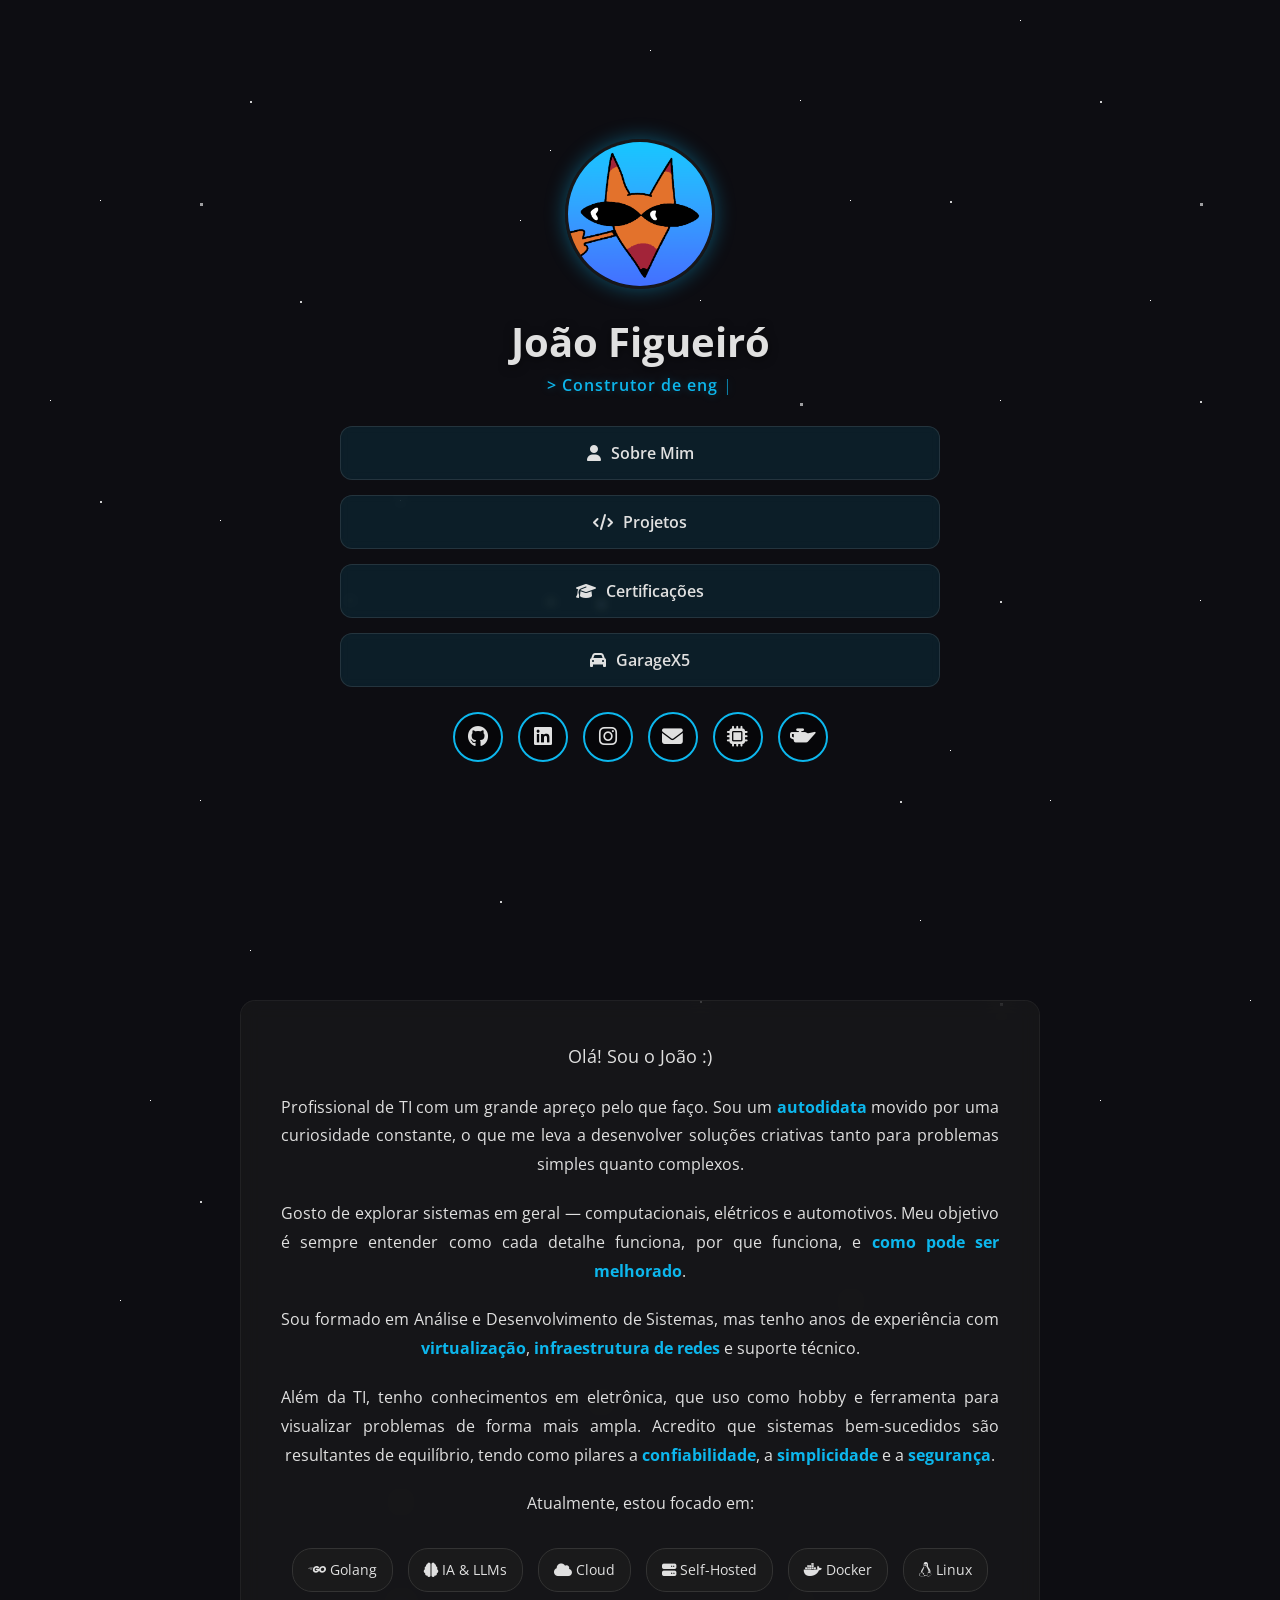
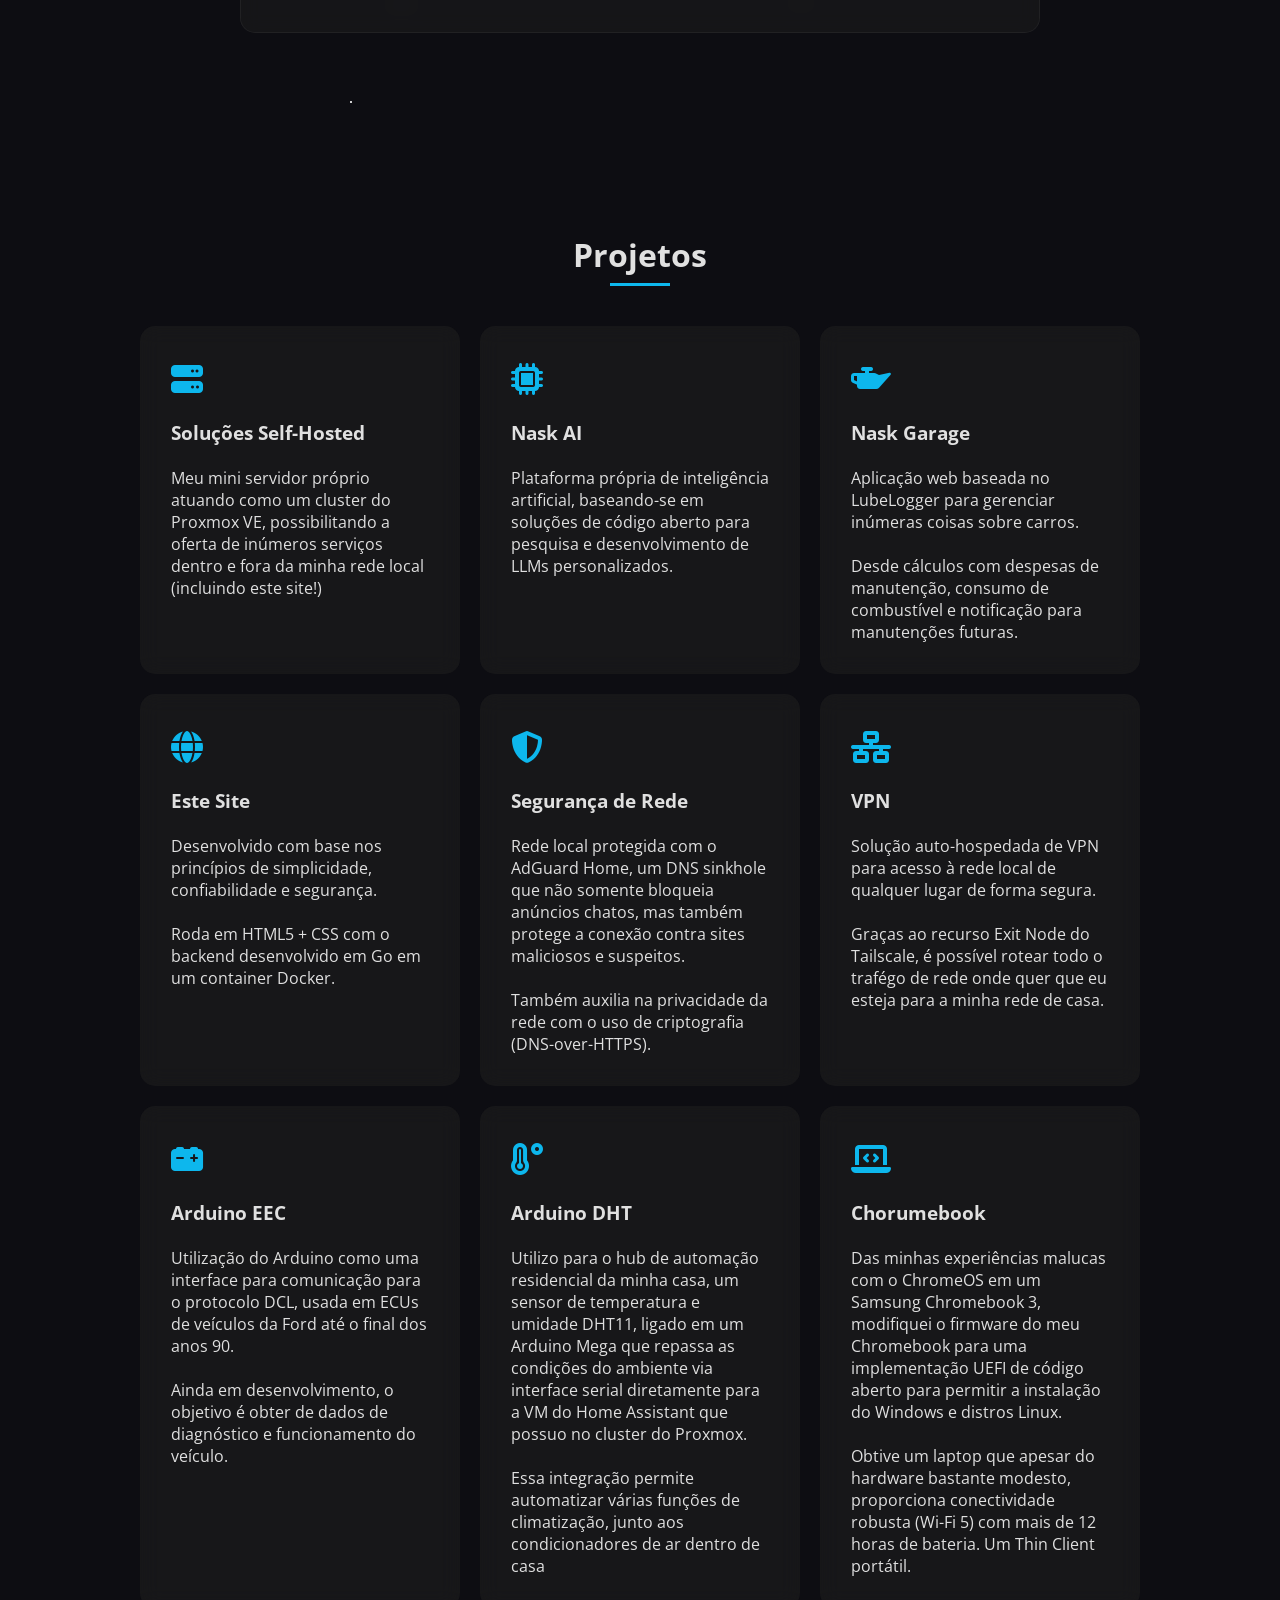
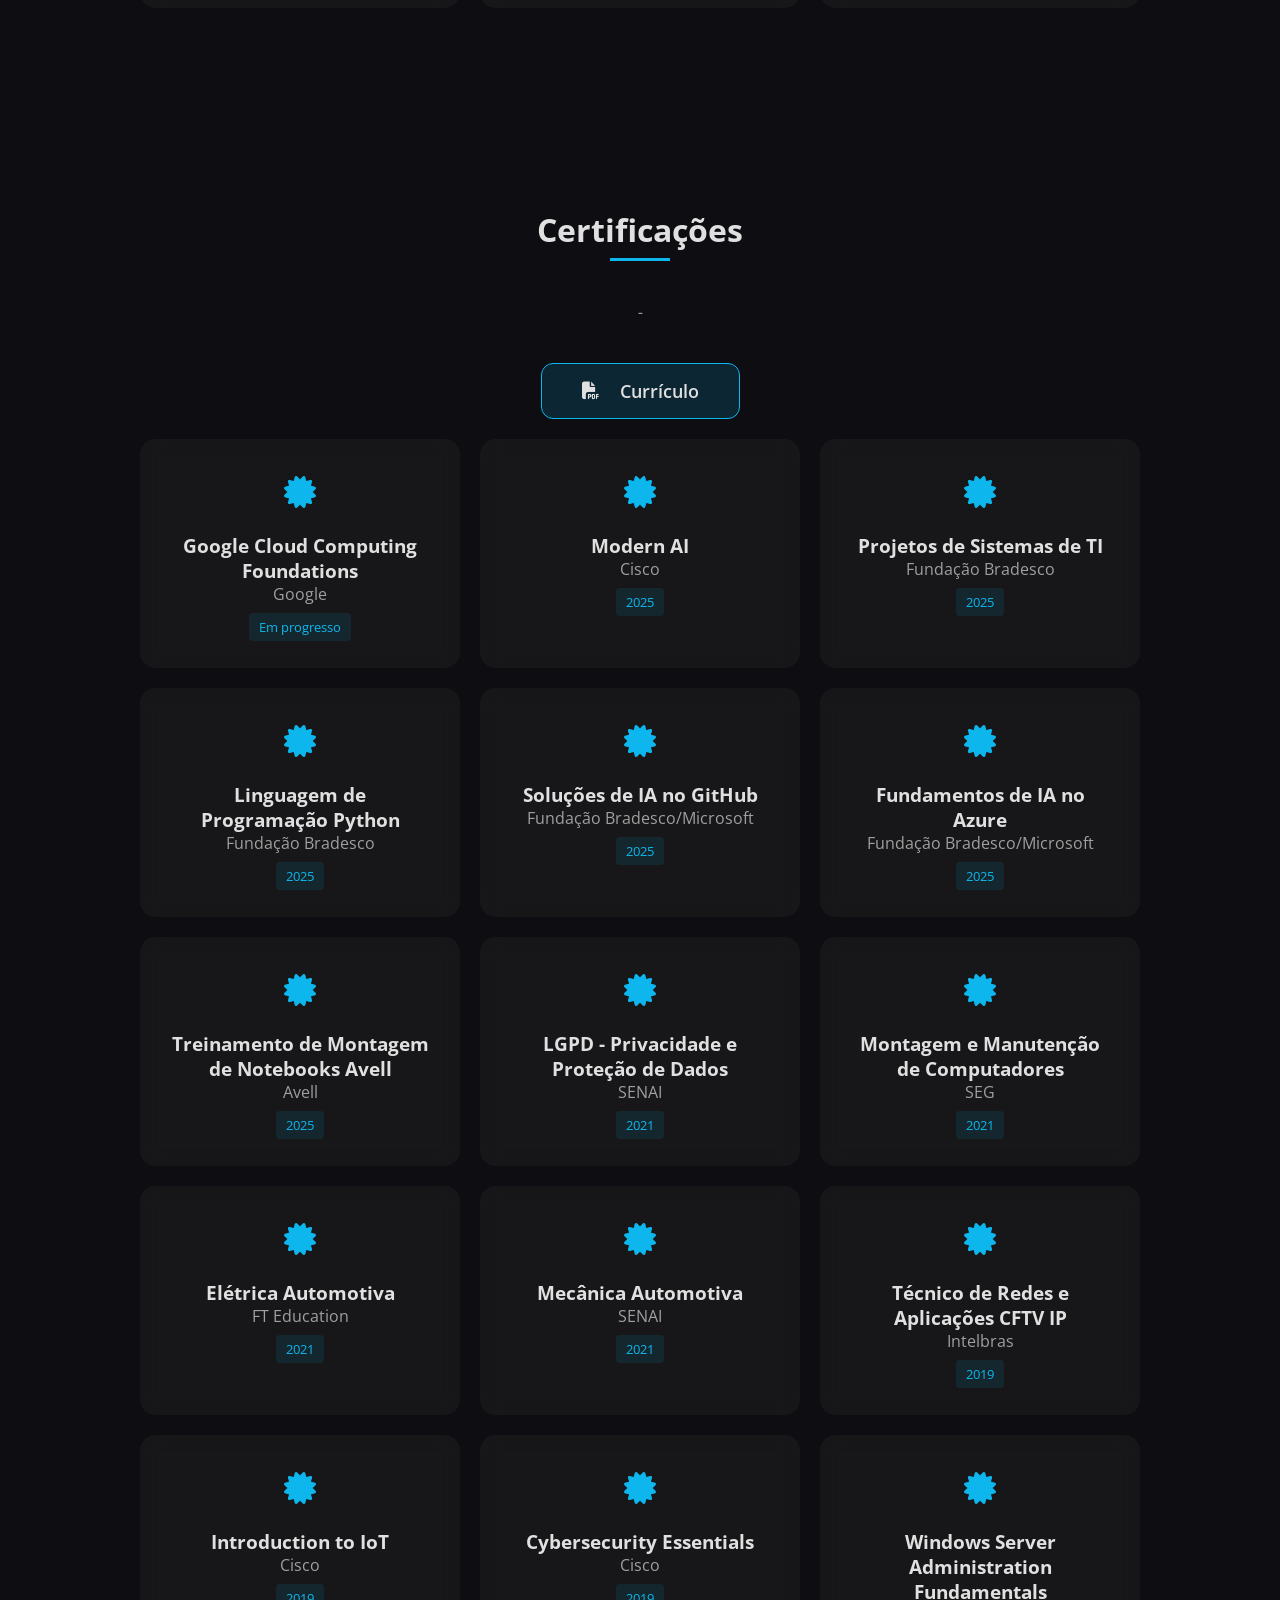
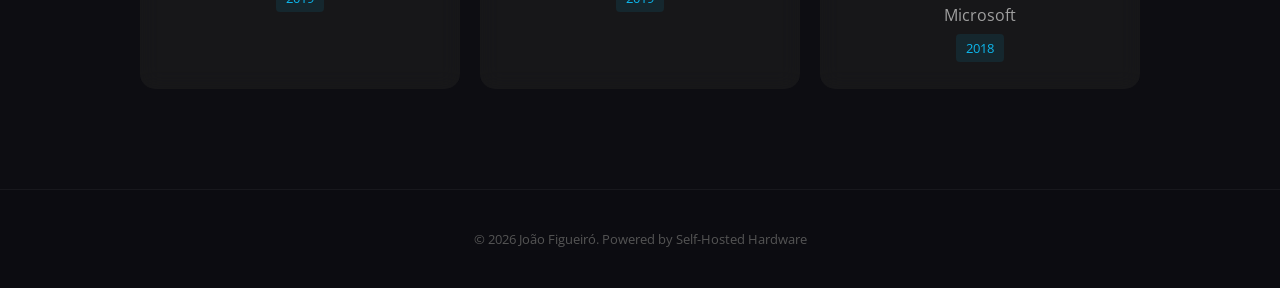
==== html/index.html @ ac5b295e "feat: commit inicial do site com servidor em Go" ====
<!DOCTYPE html>
<html lang="pt-br">
<head>
    <meta charset="UTF-8">
    <meta name="viewport" content="width=device-width, initial-scale=1.0">
    <title>João Figueiró</title>
    <meta name="theme-color" content="#121212">
    <link rel="icon" href="images/favicon.png" type="image/png">
    
    <link rel="stylesheet" href="https://cdnjs.cloudflare.com/ajax/libs/font-awesome/6.4.0/css/all.min.css">
    <link rel="preconnect" href="https://fonts.googleapis.com">
    <link rel="preconnect" href="https://fonts.gstatic.com" crossorigin>
    <link href="https://fonts.googleapis.com/css2?family=Open+Sans:ital,wght@0,300..800;1,300..800&display=swap" rel="stylesheet">
    <link href="https://fonts.googleapis.com/css2?family=Fira+Code:wght@400;600&display=swap" rel="stylesheet">
    
    <link rel="stylesheet" href="style.css?v=16">
</head>
<body>

    <nav class="navbar">
        <div class="logo">JV.</div>
        <ul class="nav-links">
            <li><a href="#home">Home</a></li>
            <li><a href="#sobre">Sobre</a></li>
            <li><a href="#projetos">Projetos</a></li>
            <li><a href="#certificacoes">Certificações</a></li>
            <li><a href="MeuSetup.html">Setup</a></li>
            <li><a href="GarageX5.html" style="color: #ff9f43;">GarageX5</a></li>
        </ul>
        <div class="hamburger">
            <i class="fas fa-bars"></i>
        </div>
    </nav>

    <div style="position: fixed; top: 0; left: 0; width: 100%; height: 100%; z-index: -1; pointer-events: none;">
        <div id="stars"></div>
        <div id="stars2"></div>
        <div id="stars3"></div>
        
        </div>

    <section id="home" class="hero">
        <div class="hero-content">
            <div class="avatar-container">
                <img src="images/avatar.png" alt="João Figueiró" class="avatar">
            </div>
            <h1>João Figueiró</h1>
            <p class="tagline terminal-style">
                <span id="typewriter" data-text="> Construtor de engenhocas, gearhead e maluco das informática_"></span><span class="cursor">|</span>
            </p>
            
            <div class="hero-buttons-stack">
                <a href="#sobre" class="btn-linktree btn-app"><i class="fas fa-user"></i> Sobre Mim</a>
                <a href="#projetos" class="btn-linktree btn-app"><i class="fas fa-code"></i> Projetos</a>
                <a href="#certificacoes" class="btn-linktree btn-app"><i class="fas fa-graduation-cap"></i> Certificações</a>
                <a href="GarageX5.html" class="btn-linktree btn-app"><i class="fas fa-car"></i> GarageX5</a>
            </div>

            <div class="hero-social-circles">
                <a href="https://github.com/jvfigueiro" target="_blank" class="btn-circle" title="GitHub"><i class="fab fa-github"></i></a>
                <a href="https://linkedin.com/in/figueiro" target="_blank" class="btn-circle" title="LinkedIn"><i class="fab fa-linkedin"></i></a>
                <a href="https://instagr.am/jvfigueiro" target="_blank" class="btn-circle" title="Instagram"><i class="fab fa-instagram"></i></a>
                <a href="mailto:contato@jvfigueiro.com" class="btn-circle" title="E-mail"><i class="fas fa-envelope"></i></a>
                <a href="https://ai.jvfigueiro.com" target="_blank" class="btn-circle" title="Nask AI"><i class="fas fa-microchip"></i></a>
                <a href="https://naskgarage.jvfigueiro.com" target="_blank" class="btn-circle" title="Nask Garage"><i class="fas fa-oil-can"></i></a>
            </div>
        </div>
        
    </section>

    <section id="sobre" class="content-section">
        <div class="sobre-grid">
            <div class="sobre-text">
                <p style="font-size: 1.1rem; margin-bottom: 20px;">Olá! Sou o João :)</p>
                <p>Profissional de TI com um grande apreço pelo que faço. Sou um <strong>autodidata</strong> movido por uma curiosidade constante, o que me leva a desenvolver soluções criativas tanto para problemas simples quanto complexos.</p>
                <p>Gosto de explorar sistemas em geral — computacionais, elétricos e automotivos. Meu objetivo é sempre entender como cada detalhe funciona, por que funciona, e <strong>como pode ser melhorado</strong>.</p>
                <p>Sou formado em Análise e Desenvolvimento de Sistemas, mas tenho anos de experiência com <strong>virtualização</strong>, <strong>infraestrutura de redes</strong> e suporte técnico.</p>
                <p>Além da TI, tenho conhecimentos em eletrônica, que uso como hobby e ferramenta para visualizar problemas de forma mais ampla. Acredito que sistemas bem-sucedidos são resultantes de equilíbrio, tendo como pilares a <strong>confiabilidade</strong>, a <strong>simplicidade</strong> e a <strong>segurança</strong>.</p>
                <p>Atualmente, estou focado em:</p>
                <div class="tech-stack">
                    <span><i class="fab fa-golang"></i> Golang</span>
                    <span><i class="fas fa-brain"></i> IA & LLMs</span>
                    <span><i class="fas fa-cloud"></i> Cloud</span>
                    <span><i class="fas fa-server"></i> Self-Hosted</span>
                    <span><i class="fab fa-docker"></i> Docker</span>
                    <span><i class="fab fa-linux"></i> Linux</span>
                </div>
            </div>
        </div>
    </section>

    <section id="projetos" class="content-section">
        <div class="container">
            <h2 class="section-title">Projetos</h2>
            <div class="projects-grid">
                <div class="project-card"><div class="card-icon"><i class="fas fa-server"></i></div><h3>Soluções Self-Hosted</h3><p><br>Meu mini servidor próprio atuando como um cluster do Proxmox VE, possibilitando a oferta de inúmeros serviços dentro e fora da minha rede local (incluindo este site!)</p></div>
                <div class="project-card"><div class="card-icon"><i class="fas fa-microchip"></i></div><h3>Nask AI</h3><p><br>Plataforma própria de inteligência artificial, baseando-se em soluções de código aberto para pesquisa e desenvolvimento de LLMs personalizados.</p></div>
                <div class="project-card"><div class="card-icon"><i class="fas fa-oil-can"></i></div><h3>Nask Garage</h3><p><br>Aplicação web baseada no LubeLogger para gerenciar inúmeras coisas sobre carros. <br><br>Desde cálculos com despesas de manutenção, consumo de combustível e notificação para manutenções futuras.</p></div>
                <div class="project-card"><div class="card-icon"><i class="fas fa-globe"></i></div><h3>Este Site</h3><p><br>Desenvolvido com base nos princípios de simplicidade, confiabilidade e segurança.<br><br>Roda em HTML5 + CSS com o backend desenvolvido em Go em um container Docker.</p></div>
                <div class="project-card"><div class="card-icon"><i class="fas fa-shield-alt"></i></div><h3>Segurança de Rede</h3><p><br>Rede local protegida com o AdGuard Home, um DNS sinkhole que não somente bloqueia anúncios chatos, mas também protege a conexão contra sites maliciosos e suspeitos.<br><br>Também auxilia na privacidade da rede com o uso de criptografia (DNS-over-HTTPS).</p></div>
                <div class="project-card"><div class="card-icon"><i class="fas fa-network-wired"></i></div><h3>VPN</h3><p><br>Solução auto-hospedada de VPN para acesso à rede local de qualquer lugar de forma segura.<br><br> Graças ao recurso Exit Node do Tailscale, é possível rotear todo o trafégo de rede onde quer que eu esteja para a minha rede de casa.</p></div>
                <div class="project-card"><div class="card-icon"><i class="fas fa-car-battery"></i></div><h3>Arduino EEC</h3><p><br>Utilização do Arduino como uma interface para comunicação para o protocolo DCL, usada em ECUs de veículos da Ford até o final dos anos 90.<br><br> Ainda em desenvolvimento, o objetivo é obter de dados de diagnóstico e funcionamento do veículo.</p></div>
                <div class="project-card"><div class="card-icon"><i class="fas fa-temperature-high"></i></div><h3>Arduino DHT</h3><p><br>Utilizo para o hub de automação residencial da minha casa, um sensor de temperatura e umidade DHT11, ligado em um Arduino Mega que repassa as condições do ambiente via interface serial diretamente para a VM do Home Assistant que possuo no cluster do Proxmox.<br><br>Essa integração permite automatizar várias funções de climatização, junto aos condicionadores de ar dentro de casa</p></div>
                <div class="project-card"><div class="card-icon"><i class="fas fa-laptop-code"></i></div><h3>Chorumebook</h3><p><br>Das minhas experiências malucas com o ChromeOS em um Samsung Chromebook 3, modifiquei o firmware do meu Chromebook para uma implementação UEFI de código aberto para permitir a instalação do Windows e distros Linux.<br><br>Obtive um laptop que apesar do hardware bastante modesto, proporciona conectividade robusta (Wi-Fi 5) com mais de 12 horas de bateria. Um Thin Client portátil.</p></div>
            </div>
        </div>
    </section>

    <section id="certificacoes" class="content-section">
        <div class="container">
            <h2 class="section-title">Certificações</h2>
            <p style="text-align: center; margin-bottom: 30px; font-style: italic; color: #a0a0a0;">
                    -
            </p>
            
            <div class="download-section">
                <a href="files/CurriculoJoao.pdf" download="Joao_Figueiro_CV.pdf" class="btn-linktree" style="width: auto; padding: 15px 40px; font-size: 1.1rem; background: rgba(13, 183, 237, 0.15); border: 1px solid var(--accent);">
                    <i class="fas fa-file-pdf" style="margin-right: 10px;"></i> Currículo
                </a>
            </div>

            <div class="projects-grid">

                <div class="project-card" style="text-align: center;">
                    <div class="card-icon"><i class="fas fa-certificate"></i></div>
                    <h3>Google Cloud Computing Foundations</h3>
                    <p style="color: #a0a0a0; margin-bottom: 10px;">Google</p>
                    <span style="background: rgba(13,183,237,0.1); padding: 5px 10px; border-radius: 4px; font-size: 0.8rem; color: var(--accent);">Em progresso</span>
                </div>

                <div class="project-card" style="text-align: center;">
                    <div class="card-icon"><i class="fas fa-certificate"></i></div>
                    <h3>Modern AI</h3>
                    <p style="color: #a0a0a0; margin-bottom: 10px;">Cisco</p>
                    <span style="background: rgba(13,183,237,0.1); padding: 5px 10px; border-radius: 4px; font-size: 0.8rem; color: var(--accent);">2025</span>
                </div>

                <div class="project-card" style="text-align: center;">
                    <div class="card-icon"><i class="fas fa-certificate"></i></div>
                    <h3>Projetos de Sistemas de TI</h3>
                    <p style="color: #a0a0a0; margin-bottom: 10px;">Fundação Bradesco</p>
                    <span style="background: rgba(13,183,237,0.1); padding: 5px 10px; border-radius: 4px; font-size: 0.8rem; color: var(--accent);">2025</span>
                </div>

                <div class="project-card" style="text-align: center;">
                    <div class="card-icon"><i class="fas fa-certificate"></i></div>
                    <h3>Linguagem de Programação Python</h3>
                    <p style="color: #a0a0a0; margin-bottom: 10px;">Fundação Bradesco</p>
                    <span style="background: rgba(13,183,237,0.1); padding: 5px 10px; border-radius: 4px; font-size: 0.8rem; color: var(--accent);">2025</span>
                </div>

                <div class="project-card" style="text-align: center;">
                    <div class="card-icon"><i class="fas fa-certificate"></i></div>
                    <h3>Soluções de IA no GitHub</h3>
                    <p style="color: #a0a0a0; margin-bottom: 10px;">Fundação Bradesco/Microsoft</p>
                    <span style="background: rgba(13,183,237,0.1); padding: 5px 10px; border-radius: 4px; font-size: 0.8rem; color: var(--accent);">2025</span>
                </div>

                <div class="project-card" style="text-align: center;">
                    <div class="card-icon"><i class="fas fa-certificate"></i></div>
                    <h3>Fundamentos de IA no Azure</h3>
                    <p style="color: #a0a0a0; margin-bottom: 10px;">Fundação Bradesco/Microsoft</p>
                    <span style="background: rgba(13,183,237,0.1); padding: 5px 10px; border-radius: 4px; font-size: 0.8rem; color: var(--accent);">2025</span>
                </div>

                <div class="project-card" style="text-align: center;">
                    <div class="card-icon"><i class="fas fa-certificate"></i></div>
                    <h3>Treinamento de Montagem de Notebooks Avell</h3>
                    <p style="color: #a0a0a0; margin-bottom: 10px;">Avell</p>
                    <span style="background: rgba(13,183,237,0.1); padding: 5px 10px; border-radius: 4px; font-size: 0.8rem; color: var(--accent);">2025</span>
                </div>

                <div class="project-card" style="text-align: center;">
                    <div class="card-icon"><i class="fas fa-certificate"></i></div>
                    <h3>LGPD - Privacidade e Proteção de Dados</h3>
                    <p style="color: #a0a0a0; margin-bottom: 10px;">SENAI</p>
                    <span style="background: rgba(13,183,237,0.1); padding: 5px 10px; border-radius: 4px; font-size: 0.8rem; color: var(--accent);">2021</span>
                </div>

               <div class="project-card" style="text-align: center;">
                    <div class="card-icon"><i class="fas fa-certificate"></i></div>
                    <h3>Montagem e Manutenção de Computadores</h3>
                    <p style="color: #a0a0a0; margin-bottom: 10px;">SEG</p>
                    <span style="background: rgba(13,183,237,0.1); padding: 5px 10px; border-radius: 4px; font-size: 0.8rem; color: var(--accent);">2021</span>
                </div>

                <div class="project-card" style="text-align: center;">
                    <div class="card-icon"><i class="fas fa-certificate"></i></div>
                    <h3>Elétrica Automotiva</h3>
                    <p style="color: #a0a0a0; margin-bottom: 10px;">FT Education</p>
                    <span style="background: rgba(13,183,237,0.1); padding: 5px 10px; border-radius: 4px; font-size: 0.8rem; color: var(--accent);">2021</span>
                </div>

                <div class="project-card" style="text-align: center;">
                    <div class="card-icon"><i class="fas fa-certificate"></i></div>
                    <h3>Mecânica Automotiva</h3>
                    <p style="color: #a0a0a0; margin-bottom: 10px;">SENAI</p>
                    <span style="background: rgba(13,183,237,0.1); padding: 5px 10px; border-radius: 4px; font-size: 0.8rem; color: var(--accent);">2021</span>
                </div> 

                 <div class="project-card" style="text-align: center;">
                    <div class="card-icon"><i class="fas fa-certificate"></i></div>
                    <h3>Técnico de Redes e Aplicações CFTV IP</h3>
                    <p style="color: #a0a0a0; margin-bottom: 10px;">Intelbras</p>
                    <span style="background: rgba(13,183,237,0.1); padding: 5px 10px; border-radius: 4px; font-size: 0.8rem; color: var(--accent);">2019</span>
                </div>

                <div class="project-card" style="text-align: center;">
                    <div class="card-icon"><i class="fas fa-certificate"></i></div>
                    <h3>Introduction to IoT</h3>
                    <p style="color: #a0a0a0; margin-bottom: 10px;">Cisco</p>
                    <span style="background: rgba(13,183,237,0.1); padding: 5px 10px; border-radius: 4px; font-size: 0.8rem; color: var(--accent);">2019</span>
                </div>

                <div class="project-card" style="text-align: center;">
                    <div class="card-icon"><i class="fas fa-certificate"></i></div>
                    <h3>Cybersecurity Essentials</h3>
                    <p style="color: #a0a0a0; margin-bottom: 10px;">Cisco</p>
                    <span style="background: rgba(13,183,237,0.1); padding: 5px 10px; border-radius: 4px; font-size: 0.8rem; color: var(--accent);">2019</span>
                </div>

                <div class="project-card" style="text-align: center;">
                    <div class="card-icon"><i class="fas fa-certificate"></i></div>
                    <h3>Windows Server Administration Fundamentals</h3>
                    <p style="color: #a0a0a0; margin-bottom: 10px;">Microsoft</p>
                    <span style="background: rgba(13,183,237,0.1); padding: 5px 10px; border-radius: 4px; font-size: 0.8rem; color: var(--accent);">2018</span>
                </div>               
            </div>
        </div>
    </section>

    <footer><p>&copy; 2026 João Figueiró. Powered by Self-Hosted Hardware</p></footer>

    <script>
        const hamburger = document.querySelector('.hamburger'); const navLinks = document.querySelector('.nav-links');
        if(hamburger) { hamburger.addEventListener('click', () => { navLinks.classList.toggle('active'); }); }
        document.querySelectorAll('.nav-links li a').forEach(link => { link.addEventListener('click', () => { navLinks.classList.remove('active'); }); });
        window.addEventListener('scroll', () => { const navbar = document.querySelector('.navbar'); if (window.scrollY > 50) { navbar.classList.add('scrolled'); } else { navbar.classList.remove('scrolled'); } });
        const typewriterElement = document.getElementById('typewriter'); const phrases = ["> Construtor de engenhocas, gearhead e maluco das informática_"]; let phraseIndex = 0; let charIndex = 0;
        function typeWriter() { if (typewriterElement) { const currentPhrase = phrases[phraseIndex]; if (charIndex < currentPhrase.length) { typewriterElement.textContent += currentPhrase.charAt(charIndex); charIndex++; setTimeout(typeWriter, 100); } } } setTimeout(typeWriter, 500);
    </script>
</body>
</html>
---- html/style.css ----
/* =========================================
   RESET & VARIÁVEIS
   ========================================= */
* { margin: 0; padding: 0; box-sizing: border-box; font-family: 'Open Sans', sans-serif; scroll-behavior: smooth; }
:root { 
    --bg-color: #0d0d12; 
    /* CARD BG agora é semi-transparente para o efeito glass */
    --card-bg: rgba(30, 30, 30, 0.6); 
    --text-primary: #e0e0e0; 
    --text-secondary: #a0a0a0; 
    --accent: #0db7ed; 
}
body { background-color: var(--bg-color); color: var(--text-primary); overflow-x: hidden; }

/* =========================================
   MENU SUPERIOR
   ========================================= */
.navbar { position: fixed; top: 0; width: 100%; padding: 20px 50px; display: flex; justify-content: space-between; align-items: center; z-index: 9999; opacity: 0; pointer-events: none; transform: translateY(-20px); background: transparent; transition: all 0.4s ease; }
.navbar.scrolled { opacity: 1; pointer-events: auto; transform: translateY(0); background: rgba(13, 13, 18, 0.9); backdrop-filter: blur(10px); padding: 15px 50px; box-shadow: 0 4px 30px rgba(0, 0, 0, 0.5); border-bottom: 1px solid rgba(255, 255, 255, 0.05); }
.logo { font-weight: 800; font-size: 1.5rem; color: var(--text-primary); letter-spacing: 2px; }
.nav-links { list-style: none; display: flex; gap: 30px; }
.nav-links a { text-decoration: none; color: var(--text-secondary); font-weight: 600; font-size: 0.9rem; transition: 0.3s; position: relative; }
.nav-links a:hover { color: var(--accent); }
.hamburger { display: none; font-size: 1.5rem; cursor: pointer; color: white; }

/* =========================================
   SEÇÃO 1: HERO
   ========================================= */
/* Removemos o fundo gradiente daqui para ver as estrelas fixas */
.hero { height: 100vh; display: flex; justify-content: center; align-items: center; text-align: center; background: transparent; padding: 20px; position: relative; overflow: hidden; }

/* --- CONSTELAÇÃO --- */
.constellation-wrapper {
    position: absolute; top: 0; left: 0; width: 100%; height: 100%;
    z-index: 1; pointer-events: none; opacity: 0.4;
    animation: floatConstellation 60s ease-in-out infinite;
}
@keyframes floatConstellation {
    0% { transform: scale(1) translate(0, 0); }
    50% { transform: scale(1.1) translate(-20px, -20px); }
    100% { transform: scale(1) translate(0, 0); }
}

/* --- ESTRELAS --- */
#stars {
  width: 1px; height: 1px; background: transparent; z-index: 0;
  animation: animStar 100s linear infinite;
  box-shadow: 
    100px 200px #FFF, 400px 500px #FFF, 800px 100px #FFF, 1200px 600px #FFF, 1600px 300px #FFF,
    200px 800px #FFF, 600px 1200px #FFF, 1000px 400px #FFF, 1400px 900px #FFF, 1800px 100px #FFF,
    150px 1100px #FFF, 550px 150px #FFF, 950px 750px #FFF, 1350px 250px #FFF, 1750px 850px #FFF,
    300px 1400px #FFF, 700px 300px #FFF, 1100px 1100px #FFF, 1500px 500px #FFF, 1900px 1300px #FFF,
    50px 400px #FFF, 450px 1300px #FFF, 850px 200px #FFF, 1250px 1000px #FFF, 1650px 50px #FFF,
    250px 950px #FFF, 650px 50px #FFF, 1050px 800px #FFF, 1450px 1200px #FFF, 1850px 400px #FFF,
    350px 600px #FFF, 750px 1400px #FFF, 1150px 300px #FFF, 1550px 1100px #FFF, 1950px 200px #FFF,
    120px 1300px #FFF, 520px 220px #FFF, 920px 920px #FFF, 1320px 420px #FFF, 1720px 1120px #FFF,
    220px 520px #FFF, 620px 1220px #FFF, 1020px 20px #FFF, 1420px 720px #FFF, 1820px 1420px #FFF;
}
#stars2 {
  width: 2px; height: 2px; background: transparent; z-index: 0; opacity: 0.8;
  animation: animStar 150s linear infinite;
  box-shadow: 
    300px 300px #FFF, 900px 800px #FFF, 1500px 200px #FFF, 200px 1200px #FFF, 800px 1600px #FFF,
    1300px 500px #FFF, 500px 900px #FFF, 1100px 100px #FFF, 1700px 1100px #FFF, 400px 1500px #FFF,
    1000px 600px #FFF, 1600px 1300px #FFF, 100px 500px #FFF, 700px 1000px #FFF, 1400px 300px #FFF,
    600px 1400px #FFF, 1200px 400px #FFF, 1800px 900px #FFF, 250px 100px #FFF, 850px 1300px #FFF,
    1450px 700px #FFF, 350px 1700px #FFF, 950px 200px #FFF, 1550px 1500px #FFF, 550px 600px #FFF;
}
#stars3 {
  width: 3px; height: 3px; background: transparent; z-index: 0; opacity: 0.6;
  animation: animStar 200s linear infinite;
  box-shadow: 
    600px 600px #FFF, 1400px 1200px #FFF, 200px 200px #FFF, 1800px 800px #FFF,
    1000px 1000px #FFF, 400px 1600px #FFF, 1200px 200px #FFF, 1600px 1400px #FFF,
    800px 400px #FFF, 2000px 1000px #FFF;
}
@keyframes animStar { from { transform: translateY(0px); } to { transform: translateY(-2000px); } }

/* CONTEÚDO HERO */
.hero-content { max-width: 600px; width: 100%; animation: fadeIn 1s ease-in-out; display: flex; flex-direction: column; align-items: center; z-index: 10; position: relative; }
.avatar-container { position: relative; width: 150px; margin: 0 auto 20px; }
.avatar { width: 150px; height: 150px; border-radius: 50%; border: 3px solid var(--card-bg); object-fit: cover; box-shadow: 0 0 20px rgba(13, 183, 237, 0.4); }
.hero h1 { font-size: 2.5rem; margin-bottom: 5px; text-shadow: 0 2px 10px rgba(0,0,0,0.5); }
.terminal-style { font-family: 'Fira Code', monospace; font-weight: 600; color: var(--accent); letter-spacing: 1px; display: inline-block; margin-bottom: 30px; text-shadow: 0 0 10px rgba(13, 183, 237, 0.3); }
.cursor { display: inline-block; margin-left: 5px; font-weight: 100; animation: blink 1s infinite; }
@keyframes blink { 0%, 100% { opacity: 1; } 50% { opacity: 0; } }
.hero-buttons-stack { display: flex; flex-direction: column; gap: 15px; width: 100%; margin-bottom: 25px; }
.btn-linktree { background: rgba(30, 30, 30, 0.8); backdrop-filter: blur(5px); color: var(--text-primary); padding: 15px; border-radius: 12px; text-decoration: none; font-weight: 600; display: flex; justify-content: center; align-items: center; gap: 10px; transition: 0.3s; border: 1px solid rgba(255,255,255,0.05); }
.btn-linktree:hover { transform: translateY(-3px); background: #2a2a2a; border-color: var(--accent); }
.btn-app { background: rgba(13, 183, 237, 0.1); border-color: rgba(255, 255, 255, 0.1); }
.btn-app:hover { background: rgba(13, 183, 237, 0.2); border-color: var(--accent); box-shadow: 0 0 15px rgba(13, 183, 237, 0.2); }
.hero-social-circles { display: flex; justify-content: center; gap: 15px; width: 100%; }
.btn-circle { display: flex; justify-content: center; align-items: center; width: 50px; height: 50px; border-radius: 50%; background: rgba(0,0,0,0.5); border: 2px solid var(--accent); color: var(--text-primary); font-size: 1.3rem; text-decoration: none; transition: all 0.3s ease; }
.btn-circle:hover { background: var(--accent); color: #fff; transform: translateY(-5px); box-shadow: 0 5px 15px rgba(13, 183, 237, 0.3); }
.scroll-down-indicator { position: absolute; bottom: 30px; left: 50%; transform: translateX(-50%); font-size: 2rem; color: var(--accent); opacity: 0.7; z-index: 5; animation: bounceArrow 2s infinite; }
@keyframes bounceArrow { 0%, 20%, 50%, 80%, 100% { transform: translateX(-50%) translateY(0); } 40% { transform: translateX(-50%) translateY(-15px); } 60% { transform: translateX(-50%) translateY(-7px); } }

/* =========================================
   RESTO DO SITE & FORMATAÇÃO
   ========================================= */
.content-section { padding: 100px 20px; min-height: 80vh; }
.container { max-width: 1000px; margin: 0 auto; }
.section-title { font-size: 2rem; margin-bottom: 50px; text-align: center; position: relative; }
.section-title::after { content: ''; width: 60px; height: 3px; background: var(--accent); position: absolute; bottom: -10px; left: 50%; transform: translateX(-50%); }

/* SOBRE MIM (CENTRALIZADO & GLASS) */
.sobre-grid { display: flex; justify-content: center; align-items: center; width: 100%; }
.sobre-text {
    width: 100%; max-width: 800px; margin: 0 auto;
    text-align: justify; text-align-last: center; line-height: 1.8; color: var(--text-primary);
    
    /* Efeito Glassmorphism aqui */
    background: rgba(30, 30, 30, 0.5); 
    backdrop-filter: blur(10px);
    -webkit-backdrop-filter: blur(10px);
    
    padding: 40px; border-radius: 15px; border: 1px solid rgba(255, 255, 255, 0.05);
}
.sobre-text p { margin-bottom: 20px; }
.sobre-text strong { color: var(--accent); font-weight: 700; }

/* Ícones Tech */
.tech-stack { margin-top: 30px; display: flex; gap: 15px; flex-wrap: wrap; justify-content: center; }
.tech-stack span { background: rgba(30,30,30,0.6); padding: 8px 15px; border-radius: 20px; font-size: 0.9rem; border: 1px solid #333; }

/* Projetos Grid */
.projects-grid { display: grid; grid-template-columns: repeat(auto-fit, minmax(250px, 1fr)); gap: 20px; }
.project-card { 
    /* Efeito Glassmorphism aqui também */
    background: var(--card-bg); 
    backdrop-filter: blur(10px);
    -webkit-backdrop-filter: blur(10px);
    
    padding: 30px; border-radius: 15px; transition: 0.3s; border: 1px solid transparent; 
}
.project-card:hover { transform: translateY(-10px); border-color: var(--accent); box-shadow: 0 10px 30px rgba(0,0,0,0.3); }
.card-icon { font-size: 2rem; color: var(--accent); margin-bottom: 20px; }

/* =========================================
   NOVA SEÇÃO: BUILD LIST / RETROFIT (COM BLUR INDIVIDUAL)
   ========================================= */
.retrofit-container {
    width: 100%;
    /* Removemos o fundo do container pai para focar nos filhos */
    background: transparent;
    border: none;
    padding: 0;
}

.retrofit-grid {
    display: grid;
    /* Colunas responsivas */
    grid-template-columns: repeat(auto-fit, minmax(300px, 1fr)); 
    gap: 25px;
}

.retrofit-category {
    /* AQUI ESTÁ A MÁGICA: Cada lista vira um cartão com Blur */
    background: rgba(30, 30, 30, 0.288); /* Fundo semi-transparente */
    backdrop-filter: blur(10px);        /* Desfoque do fundo */
    -webkit-backdrop-filter: blur(10px);
    
    border: 1px solid rgba(255, 255, 255, 0.05);
    border-radius: 15px;
    padding: 25px; /* Espaço interno */
    
    transition: transform 0.3s ease; /* Efeito suave ao passar o mouse */
}

/* Efeito sutil de levantar ao passar o mouse na categoria inteira */
.retrofit-category:hover {
    transform: translateY(-5px);
    border-color: var(--accent);
    box-shadow: 0 10px 30px rgba(0,0,0,0.3);
}

.retrofit-category h3 {
    color: var(--accent);
    margin-bottom: 20px;
    font-size: 1.2rem;
    border-bottom: 1px solid rgba(255, 255, 255, 0.1);
    padding-bottom: 10px;
    display: flex;
    align-items: center;
    gap: 10px;
}

.retrofit-category ul {
    list-style: none;
    padding: 0;
}

.retrofit-category li {
    display: flex;
    align-items: flex-start;
    gap: 10px;
    margin-bottom: 12px;
    color: var(--text-secondary);
    font-size: 0.95rem;
    line-height: 1.5;
}

.retrofit-category li i {
    color: #00ff00; /* Check verde */
    margin-top: 4px;
    font-size: 0.8rem;
    flex-shrink: 0; /* Impede o ícone de amassar se o texto for longo */
}

/* =========================================
   NOVOS ESTILOS: IMAGENS E BOTÕES EXTRAS
   ========================================= */

/* Container para fotos de destaque (Carro/Setup) */
.featured-image-container {
    width: 100%;
    max-width: 900px; /* Largura máxima para não estourar em telas grandes */
    margin: 0 auto 40px auto; /* Centraliza e dá espaço embaixo */
    border-radius: 15px;
    overflow: hidden; /* Garante que a imagem respeite as bordas arredondadas */
    border: 1px solid rgba(255, 255, 255, 0.1);
    box-shadow: 0 15px 40px rgba(0, 0, 0, 0.6); /* Sombra elegante */
    
    /* Efeito de revelar ao carregar (opcional, mas fica chique) */
    animation: fadeIn 1.5s ease-in-out;
}

.featured-image-container img {
    width: 100%;
    height: auto;
    display: block;
    transition: transform 0.5s ease;
}

.featured-image-container:hover img {
    transform: scale(1.02); /* Leve zoom ao passar o mouse */
}

/* Ajuste para botão de download centralizado */
.download-section {
    width: 100%;
    display: flex;
    justify-content: center;
    margin-top: 40px;
    margin-bottom: 20px;
}

/* Footer */
footer { text-align: center; padding: 40px; color: #555; font-size: 0.8rem; border-top: 1px solid rgba(255,255,255,0.05); background: rgba(13,13,18,0.8); backdrop-filter: blur(10px); }

/* Mobile */
@media (max-width: 768px) { 
    .navbar { padding: 20px; background: rgba(13,13,18,0.95); } 
    .nav-links { position: absolute; top: 70px; right: 0; width: 100%; background: #1e1e1e; flex-direction: column; align-items: center; padding: 40px 0; transform: translateY(-150%); transition: 0.4s; box-shadow: 0 10px 20px rgba(0,0,0,0.5); z-index: 9998; } 
    .nav-links.active { transform: translateY(0); } 
    .hamburger { display: block; } 
    .hero h1 { font-size: 2rem; } 
    .sobre-text { padding: 20px; text-align: left; } 
}
@keyframes fadeIn { from { opacity: 0; transform: translateY(20px); } to { opacity: 1; transform: translateY(0); } }
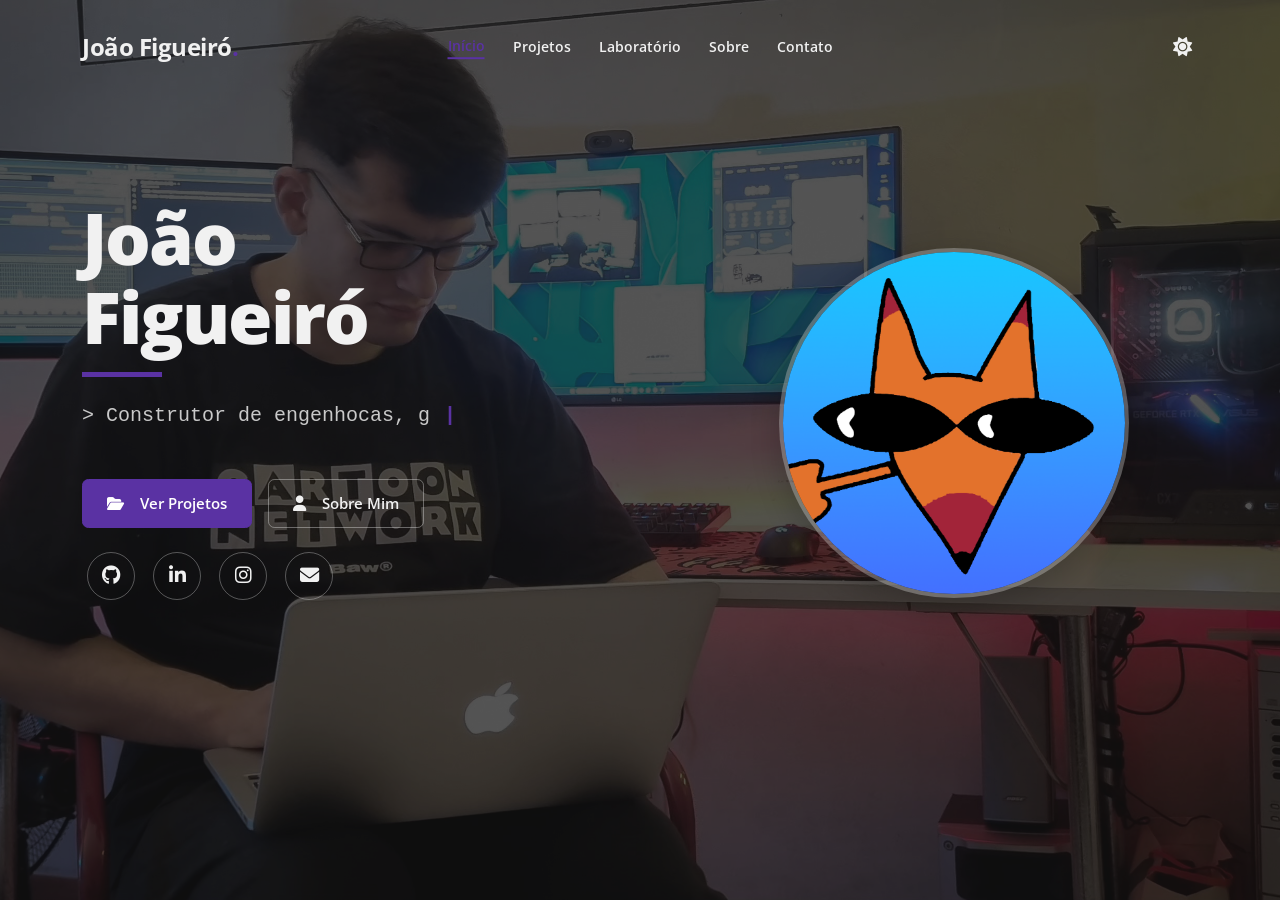
==== commit aac6f5e4: "feat: refatoracao completa da arquitetura do site" ====
--- a/html/index.html
+++ b/html/index.html
@@ -1,243 +1,279 @@
-<!DOCTYPE html>
-<html lang="pt-br">
-<head>
-    <meta charset="UTF-8">
-    <meta name="viewport" content="width=device-width, initial-scale=1.0">
-    <title>João Figueiró</title>
-    <meta name="theme-color" content="#121212">
-    <link rel="icon" href="images/favicon.png" type="image/png">
-    
-    <link rel="stylesheet" href="https://cdnjs.cloudflare.com/ajax/libs/font-awesome/6.4.0/css/all.min.css">
-    <link rel="preconnect" href="https://fonts.googleapis.com">
-    <link rel="preconnect" href="https://fonts.gstatic.com" crossorigin>
-    <link href="https://fonts.googleapis.com/css2?family=Open+Sans:ital,wght@0,300..800;1,300..800&display=swap" rel="stylesheet">
-    <link href="https://fonts.googleapis.com/css2?family=Fira+Code:wght@400;600&display=swap" rel="stylesheet">
-    
-    <link rel="stylesheet" href="style.css?v=16">
-</head>
-<body>
-
-    <nav class="navbar">
-        <div class="logo">JV.</div>
-        <ul class="nav-links">
-            <li><a href="#home">Home</a></li>
-            <li><a href="#sobre">Sobre</a></li>
-            <li><a href="#projetos">Projetos</a></li>
-            <li><a href="#certificacoes">Certificações</a></li>
-            <li><a href="MeuSetup.html">Setup</a></li>
-            <li><a href="GarageX5.html" style="color: #ff9f43;">GarageX5</a></li>
-        </ul>
-        <div class="hamburger">
-            <i class="fas fa-bars"></i>
-        </div>
-    </nav>
-
-    <div style="position: fixed; top: 0; left: 0; width: 100%; height: 100%; z-index: -1; pointer-events: none;">
-        <div id="stars"></div>
-        <div id="stars2"></div>
-        <div id="stars3"></div>
-        
-        </div>
-
-    <section id="home" class="hero">
-        <div class="hero-content">
-            <div class="avatar-container">
-                <img src="images/avatar.png" alt="João Figueiró" class="avatar">
-            </div>
-            <h1>João Figueiró</h1>
-            <p class="tagline terminal-style">
-                <span id="typewriter" data-text="> Construtor de engenhocas, gearhead e maluco das informática_"></span><span class="cursor">|</span>
-            </p>
-            
-            <div class="hero-buttons-stack">
-                <a href="#sobre" class="btn-linktree btn-app"><i class="fas fa-user"></i> Sobre Mim</a>
-                <a href="#projetos" class="btn-linktree btn-app"><i class="fas fa-code"></i> Projetos</a>
-                <a href="#certificacoes" class="btn-linktree btn-app"><i class="fas fa-graduation-cap"></i> Certificações</a>
-                <a href="GarageX5.html" class="btn-linktree btn-app"><i class="fas fa-car"></i> GarageX5</a>
-            </div>
-
-            <div class="hero-social-circles">
-                <a href="https://github.com/jvfigueiro" target="_blank" class="btn-circle" title="GitHub"><i class="fab fa-github"></i></a>
-                <a href="https://linkedin.com/in/figueiro" target="_blank" class="btn-circle" title="LinkedIn"><i class="fab fa-linkedin"></i></a>
-                <a href="https://instagr.am/jvfigueiro" target="_blank" class="btn-circle" title="Instagram"><i class="fab fa-instagram"></i></a>
-                <a href="mailto:contato@jvfigueiro.com" class="btn-circle" title="E-mail"><i class="fas fa-envelope"></i></a>
-                <a href="https://ai.jvfigueiro.com" target="_blank" class="btn-circle" title="Nask AI"><i class="fas fa-microchip"></i></a>
-                <a href="https://naskgarage.jvfigueiro.com" target="_blank" class="btn-circle" title="Nask Garage"><i class="fas fa-oil-can"></i></a>
-            </div>
-        </div>
-        
-    </section>
-
-    <section id="sobre" class="content-section">
-        <div class="sobre-grid">
-            <div class="sobre-text">
-                <p style="font-size: 1.1rem; margin-bottom: 20px;">Olá! Sou o João :)</p>
-                <p>Profissional de TI com um grande apreço pelo que faço. Sou um <strong>autodidata</strong> movido por uma curiosidade constante, o que me leva a desenvolver soluções criativas tanto para problemas simples quanto complexos.</p>
-                <p>Gosto de explorar sistemas em geral — computacionais, elétricos e automotivos. Meu objetivo é sempre entender como cada detalhe funciona, por que funciona, e <strong>como pode ser melhorado</strong>.</p>
-                <p>Sou formado em Análise e Desenvolvimento de Sistemas, mas tenho anos de experiência com <strong>virtualização</strong>, <strong>infraestrutura de redes</strong> e suporte técnico.</p>
-                <p>Além da TI, tenho conhecimentos em eletrônica, que uso como hobby e ferramenta para visualizar problemas de forma mais ampla. Acredito que sistemas bem-sucedidos são resultantes de equilíbrio, tendo como pilares a <strong>confiabilidade</strong>, a <strong>simplicidade</strong> e a <strong>segurança</strong>.</p>
-                <p>Atualmente, estou focado em:</p>
-                <div class="tech-stack">
-                    <span><i class="fab fa-golang"></i> Golang</span>
-                    <span><i class="fas fa-brain"></i> IA & LLMs</span>
-                    <span><i class="fas fa-cloud"></i> Cloud</span>
-                    <span><i class="fas fa-server"></i> Self-Hosted</span>
-                    <span><i class="fab fa-docker"></i> Docker</span>
-                    <span><i class="fab fa-linux"></i> Linux</span>
-                </div>
-            </div>
-        </div>
-    </section>
-
-    <section id="projetos" class="content-section">
-        <div class="container">
-            <h2 class="section-title">Projetos</h2>
-            <div class="projects-grid">
-                <div class="project-card"><div class="card-icon"><i class="fas fa-server"></i></div><h3>Soluções Self-Hosted</h3><p><br>Meu mini servidor próprio atuando como um cluster do Proxmox VE, possibilitando a oferta de inúmeros serviços dentro e fora da minha rede local (incluindo este site!)</p></div>
-                <div class="project-card"><div class="card-icon"><i class="fas fa-microchip"></i></div><h3>Nask AI</h3><p><br>Plataforma própria de inteligência artificial, baseando-se em soluções de código aberto para pesquisa e desenvolvimento de LLMs personalizados.</p></div>
-                <div class="project-card"><div class="card-icon"><i class="fas fa-oil-can"></i></div><h3>Nask Garage</h3><p><br>Aplicação web baseada no LubeLogger para gerenciar inúmeras coisas sobre carros. <br><br>Desde cálculos com despesas de manutenção, consumo de combustível e notificação para manutenções futuras.</p></div>
-                <div class="project-card"><div class="card-icon"><i class="fas fa-globe"></i></div><h3>Este Site</h3><p><br>Desenvolvido com base nos princípios de simplicidade, confiabilidade e segurança.<br><br>Roda em HTML5 + CSS com o backend desenvolvido em Go em um container Docker.</p></div>
-                <div class="project-card"><div class="card-icon"><i class="fas fa-shield-alt"></i></div><h3>Segurança de Rede</h3><p><br>Rede local protegida com o AdGuard Home, um DNS sinkhole que não somente bloqueia anúncios chatos, mas também protege a conexão contra sites maliciosos e suspeitos.<br><br>Também auxilia na privacidade da rede com o uso de criptografia (DNS-over-HTTPS).</p></div>
-                <div class="project-card"><div class="card-icon"><i class="fas fa-network-wired"></i></div><h3>VPN</h3><p><br>Solução auto-hospedada de VPN para acesso à rede local de qualquer lugar de forma segura.<br><br> Graças ao recurso Exit Node do Tailscale, é possível rotear todo o trafégo de rede onde quer que eu esteja para a minha rede de casa.</p></div>
-                <div class="project-card"><div class="card-icon"><i class="fas fa-car-battery"></i></div><h3>Arduino EEC</h3><p><br>Utilização do Arduino como uma interface para comunicação para o protocolo DCL, usada em ECUs de veículos da Ford até o final dos anos 90.<br><br> Ainda em desenvolvimento, o objetivo é obter de dados de diagnóstico e funcionamento do veículo.</p></div>
-                <div class="project-card"><div class="card-icon"><i class="fas fa-temperature-high"></i></div><h3>Arduino DHT</h3><p><br>Utilizo para o hub de automação residencial da minha casa, um sensor de temperatura e umidade DHT11, ligado em um Arduino Mega que repassa as condições do ambiente via interface serial diretamente para a VM do Home Assistant que possuo no cluster do Proxmox.<br><br>Essa integração permite automatizar várias funções de climatização, junto aos condicionadores de ar dentro de casa</p></div>
-                <div class="project-card"><div class="card-icon"><i class="fas fa-laptop-code"></i></div><h3>Chorumebook</h3><p><br>Das minhas experiências malucas com o ChromeOS em um Samsung Chromebook 3, modifiquei o firmware do meu Chromebook para uma implementação UEFI de código aberto para permitir a instalação do Windows e distros Linux.<br><br>Obtive um laptop que apesar do hardware bastante modesto, proporciona conectividade robusta (Wi-Fi 5) com mais de 12 horas de bateria. Um Thin Client portátil.</p></div>
-            </div>
-        </div>
-    </section>
-
-    <section id="certificacoes" class="content-section">
-        <div class="container">
-            <h2 class="section-title">Certificações</h2>
-            <p style="text-align: center; margin-bottom: 30px; font-style: italic; color: #a0a0a0;">
-                    -
-            </p>
-            
-            <div class="download-section">
-                <a href="files/CurriculoJoao.pdf" download="Joao_Figueiro_CV.pdf" class="btn-linktree" style="width: auto; padding: 15px 40px; font-size: 1.1rem; background: rgba(13, 183, 237, 0.15); border: 1px solid var(--accent);">
-                    <i class="fas fa-file-pdf" style="margin-right: 10px;"></i> Currículo
-                </a>
-            </div>
-
-            <div class="projects-grid">
-
-                <div class="project-card" style="text-align: center;">
-                    <div class="card-icon"><i class="fas fa-certificate"></i></div>
-                    <h3>Google Cloud Computing Foundations</h3>
-                    <p style="color: #a0a0a0; margin-bottom: 10px;">Google</p>
-                    <span style="background: rgba(13,183,237,0.1); padding: 5px 10px; border-radius: 4px; font-size: 0.8rem; color: var(--accent);">Em progresso</span>
-                </div>
-
-                <div class="project-card" style="text-align: center;">
-                    <div class="card-icon"><i class="fas fa-certificate"></i></div>
-                    <h3>Modern AI</h3>
-                    <p style="color: #a0a0a0; margin-bottom: 10px;">Cisco</p>
-                    <span style="background: rgba(13,183,237,0.1); padding: 5px 10px; border-radius: 4px; font-size: 0.8rem; color: var(--accent);">2025</span>
-                </div>
-
-                <div class="project-card" style="text-align: center;">
-                    <div class="card-icon"><i class="fas fa-certificate"></i></div>
-                    <h3>Projetos de Sistemas de TI</h3>
-                    <p style="color: #a0a0a0; margin-bottom: 10px;">Fundação Bradesco</p>
-                    <span style="background: rgba(13,183,237,0.1); padding: 5px 10px; border-radius: 4px; font-size: 0.8rem; color: var(--accent);">2025</span>
-                </div>
-
-                <div class="project-card" style="text-align: center;">
-                    <div class="card-icon"><i class="fas fa-certificate"></i></div>
-                    <h3>Linguagem de Programação Python</h3>
-                    <p style="color: #a0a0a0; margin-bottom: 10px;">Fundação Bradesco</p>
-                    <span style="background: rgba(13,183,237,0.1); padding: 5px 10px; border-radius: 4px; font-size: 0.8rem; color: var(--accent);">2025</span>
-                </div>
-
-                <div class="project-card" style="text-align: center;">
-                    <div class="card-icon"><i class="fas fa-certificate"></i></div>
-                    <h3>Soluções de IA no GitHub</h3>
-                    <p style="color: #a0a0a0; margin-bottom: 10px;">Fundação Bradesco/Microsoft</p>
-                    <span style="background: rgba(13,183,237,0.1); padding: 5px 10px; border-radius: 4px; font-size: 0.8rem; color: var(--accent);">2025</span>
-                </div>
-
-                <div class="project-card" style="text-align: center;">
-                    <div class="card-icon"><i class="fas fa-certificate"></i></div>
-                    <h3>Fundamentos de IA no Azure</h3>
-                    <p style="color: #a0a0a0; margin-bottom: 10px;">Fundação Bradesco/Microsoft</p>
-                    <span style="background: rgba(13,183,237,0.1); padding: 5px 10px; border-radius: 4px; font-size: 0.8rem; color: var(--accent);">2025</span>
-                </div>
-
-                <div class="project-card" style="text-align: center;">
-                    <div class="card-icon"><i class="fas fa-certificate"></i></div>
-                    <h3>Treinamento de Montagem de Notebooks Avell</h3>
-                    <p style="color: #a0a0a0; margin-bottom: 10px;">Avell</p>
-                    <span style="background: rgba(13,183,237,0.1); padding: 5px 10px; border-radius: 4px; font-size: 0.8rem; color: var(--accent);">2025</span>
-                </div>
-
-                <div class="project-card" style="text-align: center;">
-                    <div class="card-icon"><i class="fas fa-certificate"></i></div>
-                    <h3>LGPD - Privacidade e Proteção de Dados</h3>
-                    <p style="color: #a0a0a0; margin-bottom: 10px;">SENAI</p>
-                    <span style="background: rgba(13,183,237,0.1); padding: 5px 10px; border-radius: 4px; font-size: 0.8rem; color: var(--accent);">2021</span>
-                </div>
-
-               <div class="project-card" style="text-align: center;">
-                    <div class="card-icon"><i class="fas fa-certificate"></i></div>
-                    <h3>Montagem e Manutenção de Computadores</h3>
-                    <p style="color: #a0a0a0; margin-bottom: 10px;">SEG</p>
-                    <span style="background: rgba(13,183,237,0.1); padding: 5px 10px; border-radius: 4px; font-size: 0.8rem; color: var(--accent);">2021</span>
-                </div>
-
-                <div class="project-card" style="text-align: center;">
-                    <div class="card-icon"><i class="fas fa-certificate"></i></div>
-                    <h3>Elétrica Automotiva</h3>
-                    <p style="color: #a0a0a0; margin-bottom: 10px;">FT Education</p>
-                    <span style="background: rgba(13,183,237,0.1); padding: 5px 10px; border-radius: 4px; font-size: 0.8rem; color: var(--accent);">2021</span>
-                </div>
-
-                <div class="project-card" style="text-align: center;">
-                    <div class="card-icon"><i class="fas fa-certificate"></i></div>
-                    <h3>Mecânica Automotiva</h3>
-                    <p style="color: #a0a0a0; margin-bottom: 10px;">SENAI</p>
-                    <span style="background: rgba(13,183,237,0.1); padding: 5px 10px; border-radius: 4px; font-size: 0.8rem; color: var(--accent);">2021</span>
-                </div> 
-
-                 <div class="project-card" style="text-align: center;">
-                    <div class="card-icon"><i class="fas fa-certificate"></i></div>
-                    <h3>Técnico de Redes e Aplicações CFTV IP</h3>
-                    <p style="color: #a0a0a0; margin-bottom: 10px;">Intelbras</p>
-                    <span style="background: rgba(13,183,237,0.1); padding: 5px 10px; border-radius: 4px; font-size: 0.8rem; color: var(--accent);">2019</span>
-                </div>
-
-                <div class="project-card" style="text-align: center;">
-                    <div class="card-icon"><i class="fas fa-certificate"></i></div>
-                    <h3>Introduction to IoT</h3>
-                    <p style="color: #a0a0a0; margin-bottom: 10px;">Cisco</p>
-                    <span style="background: rgba(13,183,237,0.1); padding: 5px 10px; border-radius: 4px; font-size: 0.8rem; color: var(--accent);">2019</span>
-                </div>
-
-                <div class="project-card" style="text-align: center;">
-                    <div class="card-icon"><i class="fas fa-certificate"></i></div>
-                    <h3>Cybersecurity Essentials</h3>
-                    <p style="color: #a0a0a0; margin-bottom: 10px;">Cisco</p>
-                    <span style="background: rgba(13,183,237,0.1); padding: 5px 10px; border-radius: 4px; font-size: 0.8rem; color: var(--accent);">2019</span>
-                </div>
-
-                <div class="project-card" style="text-align: center;">
-                    <div class="card-icon"><i class="fas fa-certificate"></i></div>
-                    <h3>Windows Server Administration Fundamentals</h3>
-                    <p style="color: #a0a0a0; margin-bottom: 10px;">Microsoft</p>
-                    <span style="background: rgba(13,183,237,0.1); padding: 5px 10px; border-radius: 4px; font-size: 0.8rem; color: var(--accent);">2018</span>
-                </div>               
-            </div>
-        </div>
-    </section>
-
-    <footer><p>&copy; 2026 João Figueiró. Powered by Self-Hosted Hardware</p></footer>
-
-    <script>
-        const hamburger = document.querySelector('.hamburger'); const navLinks = document.querySelector('.nav-links');
-        if(hamburger) { hamburger.addEventListener('click', () => { navLinks.classList.toggle('active'); }); }
-        document.querySelectorAll('.nav-links li a').forEach(link => { link.addEventListener('click', () => { navLinks.classList.remove('active'); }); });
-        window.addEventListener('scroll', () => { const navbar = document.querySelector('.navbar'); if (window.scrollY > 50) { navbar.classList.add('scrolled'); } else { navbar.classList.remove('scrolled'); } });
-        const typewriterElement = document.getElementById('typewriter'); const phrases = ["> Construtor de engenhocas, gearhead e maluco das informática_"]; let phraseIndex = 0; let charIndex = 0;
-        function typeWriter() { if (typewriterElement) { const currentPhrase = phrases[phraseIndex]; if (charIndex < currentPhrase.length) { typewriterElement.textContent += currentPhrase.charAt(charIndex); charIndex++; setTimeout(typeWriter, 100); } } } setTimeout(typeWriter, 500);
-    </script>
-</body>
+<!DOCTYPE html>
+<html lang="pt-br" data-bs-theme="auto">
+<head>
+    <meta charset="UTF-8">
+    <meta name="viewport" content="width=device-width, initial-scale=1.0">
+    <title>João Figueiró</title>
+    <link rel="icon" href="images/favicon.png" type="image/png">
+    <link rel="preconnect" href="https://fonts.googleapis.com">
+    <link rel="preconnect" href="https://fonts.gstatic.com" crossorigin>
+    <link href="https://fonts.googleapis.com/css2?family=Open+Sans:wght@300;400;600;700;800&display=swap" rel="stylesheet">
+    
+    <link href="https://cdn.jsdelivr.net/npm/bootstrap@5.3.3/dist/css/bootstrap.min.css" rel="stylesheet">
+    <link rel="stylesheet" href="https://cdnjs.cloudflare.com/ajax/libs/font-awesome/6.4.0/css/all.min.css">
+    <link rel="stylesheet" href="style.css">
+
+    <style>
+        .profile-avatar-container {
+            width: 350px;
+            height: 350px;
+            border-radius: 50%;
+            overflow: hidden;
+            border: 4px solid var(--bs-border-color);
+            box-shadow: 0 10px 30px rgba(0, 0, 0, 0.2);
+            transition: transform 0.3s ease, border-color 0.3s ease;
+            margin: 0 auto;
+            background-color: var(--bs-body-bg);
+        }
+
+        .profile-avatar-container:hover {
+            transform: scale(1.02);
+            border-color: var(--accent-color);
+        }
+
+        .profile-avatar-image {
+            width: 100%;
+            height: 100%;
+            object-fit: cover;
+        }
+
+        .hero-main {
+            min-height: calc(100vh - 100px);
+            padding-bottom: 140px;
+            position: relative;
+            z-index: 2;
+        }
+
+        .areas-bar {
+            position: fixed;
+            bottom: 0;
+            left: 0;
+            width: 100%;
+            padding: 1.25rem 0 1.5rem;
+            background: linear-gradient(to top, rgba(20, 20, 20, 0.85) 60%, transparent);
+            z-index: 10;
+        }
+
+        .areas-bar .areas-title {
+            margin-bottom: 1rem;
+        }
+
+        /* Carrossel de fotos de fundo da home */
+        .photo-background {
+            position: fixed;
+            top: 0;
+            left: 0;
+            width: 100%;
+            height: 100%;
+            overflow: hidden;
+            z-index: -2;
+            background-color: #111; /* cor sólida enquanto a primeira foto carrega */
+        }
+
+        .photo-background .slide {
+            position: absolute;
+            top: 0;
+            left: 0;
+            width: 100%;
+            height: 100%;
+            background-size: cover;
+            background-position: center;
+            opacity: 0;
+            transition: opacity 1.5s ease-in-out;
+        }
+
+        .photo-background .slide.is-active {
+            opacity: 1;
+        }
+
+        .video-overlay {
+            position: fixed;
+            top: 0;
+            left: 0;
+            width: 100%;
+            height: 100%;
+            background-color: rgba(20, 20, 20, 0.72);
+            z-index: -1;
+        }
+
+        /* A home tem vídeo de fundo sempre escuro — o texto precisa ficar sempre claro,
+           independente do tema claro/escuro selecionado (que continua valendo nas outras páginas) */
+        h1,
+        .navbar-brand,
+        .nav-link,
+        .area-item,
+        .area-item i,
+        .areas-title,
+        .theme-toggle {
+            color: #f1f1f1 !important;
+        }
+        .nav-link:hover, .nav-link.active {
+            color: var(--accent-color) !important;
+        }
+
+        .tagline {
+            color: #c9c9c9 !important;
+        }
+
+        .btn-outline-custom {
+            color: #f1f1f1;
+            border-color: rgba(255, 255, 255, 0.35);
+        }
+        .btn-outline-custom:hover {
+            border-color: var(--accent-color);
+            color: var(--accent-color) !important;
+        }
+
+        .social-btn {
+            color: #f1f1f1;
+            border-color: rgba(255, 255, 255, 0.3);
+        }
+
+        .profile-avatar-container {
+            border-color: rgba(255, 255, 255, 0.3);
+            background-color: rgba(0, 0, 0, 0.2);
+        }
+
+        /* Navbar precisa ficar acima do vídeo também */
+        .navbar {
+            position: relative;
+            z-index: 2;
+        }
+
+        /* No mobile, reduzimos um pouco a opacidade do overlay para o vídeo respirar mais,
+           já que a tela é menor e o texto ocupa mais espaço vertical */
+        @media (max-width: 768px) {
+            .video-overlay {
+                background-color: rgba(20, 20, 20, 0.78);
+            }
+        }
+
+        /* Quem pede menos movimento ainda vê as fotos, mas sem a transição de fade */
+        @media (prefers-reduced-motion: reduce) {
+            .photo-background .slide {
+                transition: none;
+            }
+        }
+
+        @media (max-width: 768px) {
+            .areas-bar {
+                position: static;
+                background: none;
+                padding: 0 0 2rem;
+            }
+            .hero-main {
+                padding-bottom: 0;
+            }
+        }
+    </style>
+</head>
+<body>
+
+    <div class="photo-background" id="photoBackground"></div>
+    <div class="video-overlay"></div>
+
+    <nav class="navbar navbar-expand-lg pt-4 pb-3">
+        <div class="container position-relative d-flex justify-content-between align-items-center">
+            
+            <a class="navbar-brand m-0" href="index.html">João Figueiró<span class="text-accent">.</span></a>
+            
+            <div class="d-none d-lg-flex align-items-center gap-2 position-absolute top-50 start-50 translate-middle">
+                <a class="nav-link active" href="index.html">Início</a>
+                <a class="nav-link" href="projetos.html">Projetos</a>
+                <a class="nav-link" href="ultimatelab.html">Laboratório</a>
+                <a class="nav-link" href="sobre.html">Sobre</a>
+                <a class="nav-link" href="contato.html">Contato</a>
+            </div>
+            
+            <button id="themeToggleBtn" class="theme-toggle m-0 border-0 bg-transparent" aria-label="Alternar Tema">
+                <i class="fas fa-circle-half-stroke"></i>
+            </button>
+            
+        </div>
+    </nav>
+
+    <main class="container flex-grow-1 d-flex align-items-center hero-main">
+        <div class="row w-100 align-items-center justify-content-between">
+            
+            <div class="col-lg-6 text-start mb-5 mb-lg-0">
+                <h1 class="mb-3" style="font-size: 4.5rem;">João<br>Figueiró</h1>
+                
+                <div class="title-divider mb-4"></div>
+                
+                <p class="tagline terminal-style fs-5 text-secondary mb-5">
+                    <span id="typewriter" data-text="> Construtor de engenhocas, gearhead e maluco das informática_"></span>
+                    <span class="cursor">|</span>
+                </p>
+
+                <div class="d-flex flex-column gap-4 mb-5">
+                    <div class="d-flex flex-wrap gap-3">
+                        <a href="projetos.html" class="btn-custom btn-primary-custom">
+                            <i class="fas fa-folder-open me-2"></i> Ver Projetos
+                        </a>
+                        <a href="sobre.html" class="btn-custom btn-outline-custom">
+                            <i class="fas fa-user me-2"></i> Sobre Mim
+                        </a>
+                    </div>
+
+                    <div class="d-flex gap-2">
+                        <a href="https://github.com/jvfigueiro" target="_blank" class="social-btn" aria-label="GitHub">
+                            <i class="fab fa-github"></i>
+                        </a>
+                        <a href="https://linkedin.com/in/figueiro" target="_blank" class="social-btn" aria-label="LinkedIn">
+                            <i class="fab fa-linkedin-in"></i>
+                        </a>
+                        <a href="https://instagram.com/jvfigueiro" target="_blank" class="social-btn" aria-label="Instagram">
+                            <i class="fab fa-instagram"></i>
+                        </a>
+                        <a href="mailto:contato@jvfigueiro.com" class="social-btn" aria-label="E-mail">
+                            <i class="fas fa-envelope"></i>
+                        </a>
+                    </div>
+                </div>
+
+            </div>
+
+            <div class="col-lg-5 d-none d-lg-flex justify-content-end">
+                <div class="profile-avatar-container">
+                    <img src="images/avatar.png" alt="Avatar João Figueiró" class="profile-avatar-image">
+                </div>
+            </div>
+
+        </div>   
+    </main>
+
+    <script src="script.js"></script>
+    <script>
+        // Carrossel de fotos de fundo da home — cross-fade automático, sem controles manuais
+        (function () {
+            const photos = [
+                'images/hero-1.jpg',
+                'images/hero-2.jpg',
+                'images/hero-3.jpg',
+                'images/hero-4.jpg'
+            ];
+            const intervalMs = 5000;
+            const container = document.getElementById('photoBackground');
+            if (!container) return;
+
+            // Cria um <div class="slide"> para cada foto, todos sobrepostos via CSS
+            photos.forEach((src, index) => {
+                const slide = document.createElement('div');
+                slide.className = 'slide' + (index === 0 ? ' is-active' : '');
+                slide.style.backgroundImage = `url('${src}')`;
+                container.appendChild(slide);
+            });
+
+            const slides = container.querySelectorAll('.slide');
+            if (slides.length <= 1) return; // nada para alternar
+
+            let current = 0;
+            setInterval(() => {
+                slides[current].classList.remove('is-active');
+                current = (current + 1) % slides.length;
+                slides[current].classList.add('is-active');
+            }, intervalMs);
+        })();
+    </script>
+</body>
 </html>
--- a/html/style.css
+++ b/html/style.css
@@ -1,260 +1,604 @@
-/* =========================================
-   RESET & VARIÁVEIS
-   ========================================= */
-* { margin: 0; padding: 0; box-sizing: border-box; font-family: 'Open Sans', sans-serif; scroll-behavior: smooth; }
-:root { 
-    --bg-color: #0d0d12; 
-    /* CARD BG agora é semi-transparente para o efeito glass */
-    --card-bg: rgba(30, 30, 30, 0.6); 
-    --text-primary: #e0e0e0; 
-    --text-secondary: #a0a0a0; 
-    --accent: #0db7ed; 
-}
-body { background-color: var(--bg-color); color: var(--text-primary); overflow-x: hidden; }
-
-/* =========================================
-   MENU SUPERIOR
-   ========================================= */
-.navbar { position: fixed; top: 0; width: 100%; padding: 20px 50px; display: flex; justify-content: space-between; align-items: center; z-index: 9999; opacity: 0; pointer-events: none; transform: translateY(-20px); background: transparent; transition: all 0.4s ease; }
-.navbar.scrolled { opacity: 1; pointer-events: auto; transform: translateY(0); background: rgba(13, 13, 18, 0.9); backdrop-filter: blur(10px); padding: 15px 50px; box-shadow: 0 4px 30px rgba(0, 0, 0, 0.5); border-bottom: 1px solid rgba(255, 255, 255, 0.05); }
-.logo { font-weight: 800; font-size: 1.5rem; color: var(--text-primary); letter-spacing: 2px; }
-.nav-links { list-style: none; display: flex; gap: 30px; }
-.nav-links a { text-decoration: none; color: var(--text-secondary); font-weight: 600; font-size: 0.9rem; transition: 0.3s; position: relative; }
-.nav-links a:hover { color: var(--accent); }
-.hamburger { display: none; font-size: 1.5rem; cursor: pointer; color: white; }
-
-/* =========================================
-   SEÇÃO 1: HERO
-   ========================================= */
-/* Removemos o fundo gradiente daqui para ver as estrelas fixas */
-.hero { height: 100vh; display: flex; justify-content: center; align-items: center; text-align: center; background: transparent; padding: 20px; position: relative; overflow: hidden; }
-
-/* --- CONSTELAÇÃO --- */
-.constellation-wrapper {
-    position: absolute; top: 0; left: 0; width: 100%; height: 100%;
-    z-index: 1; pointer-events: none; opacity: 0.4;
-    animation: floatConstellation 60s ease-in-out infinite;
-}
-@keyframes floatConstellation {
-    0% { transform: scale(1) translate(0, 0); }
-    50% { transform: scale(1.1) translate(-20px, -20px); }
-    100% { transform: scale(1) translate(0, 0); }
-}
-
-/* --- ESTRELAS --- */
-#stars {
-  width: 1px; height: 1px; background: transparent; z-index: 0;
-  animation: animStar 100s linear infinite;
-  box-shadow: 
-    100px 200px #FFF, 400px 500px #FFF, 800px 100px #FFF, 1200px 600px #FFF, 1600px 300px #FFF,
-    200px 800px #FFF, 600px 1200px #FFF, 1000px 400px #FFF, 1400px 900px #FFF, 1800px 100px #FFF,
-    150px 1100px #FFF, 550px 150px #FFF, 950px 750px #FFF, 1350px 250px #FFF, 1750px 850px #FFF,
-    300px 1400px #FFF, 700px 300px #FFF, 1100px 1100px #FFF, 1500px 500px #FFF, 1900px 1300px #FFF,
-    50px 400px #FFF, 450px 1300px #FFF, 850px 200px #FFF, 1250px 1000px #FFF, 1650px 50px #FFF,
-    250px 950px #FFF, 650px 50px #FFF, 1050px 800px #FFF, 1450px 1200px #FFF, 1850px 400px #FFF,
-    350px 600px #FFF, 750px 1400px #FFF, 1150px 300px #FFF, 1550px 1100px #FFF, 1950px 200px #FFF,
-    120px 1300px #FFF, 520px 220px #FFF, 920px 920px #FFF, 1320px 420px #FFF, 1720px 1120px #FFF,
-    220px 520px #FFF, 620px 1220px #FFF, 1020px 20px #FFF, 1420px 720px #FFF, 1820px 1420px #FFF;
-}
-#stars2 {
-  width: 2px; height: 2px; background: transparent; z-index: 0; opacity: 0.8;
-  animation: animStar 150s linear infinite;
-  box-shadow: 
-    300px 300px #FFF, 900px 800px #FFF, 1500px 200px #FFF, 200px 1200px #FFF, 800px 1600px #FFF,
-    1300px 500px #FFF, 500px 900px #FFF, 1100px 100px #FFF, 1700px 1100px #FFF, 400px 1500px #FFF,
-    1000px 600px #FFF, 1600px 1300px #FFF, 100px 500px #FFF, 700px 1000px #FFF, 1400px 300px #FFF,
-    600px 1400px #FFF, 1200px 400px #FFF, 1800px 900px #FFF, 250px 100px #FFF, 850px 1300px #FFF,
-    1450px 700px #FFF, 350px 1700px #FFF, 950px 200px #FFF, 1550px 1500px #FFF, 550px 600px #FFF;
-}
-#stars3 {
-  width: 3px; height: 3px; background: transparent; z-index: 0; opacity: 0.6;
-  animation: animStar 200s linear infinite;
-  box-shadow: 
-    600px 600px #FFF, 1400px 1200px #FFF, 200px 200px #FFF, 1800px 800px #FFF,
-    1000px 1000px #FFF, 400px 1600px #FFF, 1200px 200px #FFF, 1600px 1400px #FFF,
-    800px 400px #FFF, 2000px 1000px #FFF;
-}
-@keyframes animStar { from { transform: translateY(0px); } to { transform: translateY(-2000px); } }
-
-/* CONTEÚDO HERO */
-.hero-content { max-width: 600px; width: 100%; animation: fadeIn 1s ease-in-out; display: flex; flex-direction: column; align-items: center; z-index: 10; position: relative; }
-.avatar-container { position: relative; width: 150px; margin: 0 auto 20px; }
-.avatar { width: 150px; height: 150px; border-radius: 50%; border: 3px solid var(--card-bg); object-fit: cover; box-shadow: 0 0 20px rgba(13, 183, 237, 0.4); }
-.hero h1 { font-size: 2.5rem; margin-bottom: 5px; text-shadow: 0 2px 10px rgba(0,0,0,0.5); }
-.terminal-style { font-family: 'Fira Code', monospace; font-weight: 600; color: var(--accent); letter-spacing: 1px; display: inline-block; margin-bottom: 30px; text-shadow: 0 0 10px rgba(13, 183, 237, 0.3); }
-.cursor { display: inline-block; margin-left: 5px; font-weight: 100; animation: blink 1s infinite; }
-@keyframes blink { 0%, 100% { opacity: 1; } 50% { opacity: 0; } }
-.hero-buttons-stack { display: flex; flex-direction: column; gap: 15px; width: 100%; margin-bottom: 25px; }
-.btn-linktree { background: rgba(30, 30, 30, 0.8); backdrop-filter: blur(5px); color: var(--text-primary); padding: 15px; border-radius: 12px; text-decoration: none; font-weight: 600; display: flex; justify-content: center; align-items: center; gap: 10px; transition: 0.3s; border: 1px solid rgba(255,255,255,0.05); }
-.btn-linktree:hover { transform: translateY(-3px); background: #2a2a2a; border-color: var(--accent); }
-.btn-app { background: rgba(13, 183, 237, 0.1); border-color: rgba(255, 255, 255, 0.1); }
-.btn-app:hover { background: rgba(13, 183, 237, 0.2); border-color: var(--accent); box-shadow: 0 0 15px rgba(13, 183, 237, 0.2); }
-.hero-social-circles { display: flex; justify-content: center; gap: 15px; width: 100%; }
-.btn-circle { display: flex; justify-content: center; align-items: center; width: 50px; height: 50px; border-radius: 50%; background: rgba(0,0,0,0.5); border: 2px solid var(--accent); color: var(--text-primary); font-size: 1.3rem; text-decoration: none; transition: all 0.3s ease; }
-.btn-circle:hover { background: var(--accent); color: #fff; transform: translateY(-5px); box-shadow: 0 5px 15px rgba(13, 183, 237, 0.3); }
-.scroll-down-indicator { position: absolute; bottom: 30px; left: 50%; transform: translateX(-50%); font-size: 2rem; color: var(--accent); opacity: 0.7; z-index: 5; animation: bounceArrow 2s infinite; }
-@keyframes bounceArrow { 0%, 20%, 50%, 80%, 100% { transform: translateX(-50%) translateY(0); } 40% { transform: translateX(-50%) translateY(-15px); } 60% { transform: translateX(-50%) translateY(-7px); } }
-
-/* =========================================
-   RESTO DO SITE & FORMATAÇÃO
-   ========================================= */
-.content-section { padding: 100px 20px; min-height: 80vh; }
-.container { max-width: 1000px; margin: 0 auto; }
-.section-title { font-size: 2rem; margin-bottom: 50px; text-align: center; position: relative; }
-.section-title::after { content: ''; width: 60px; height: 3px; background: var(--accent); position: absolute; bottom: -10px; left: 50%; transform: translateX(-50%); }
-
-/* SOBRE MIM (CENTRALIZADO & GLASS) */
-.sobre-grid { display: flex; justify-content: center; align-items: center; width: 100%; }
-.sobre-text {
-    width: 100%; max-width: 800px; margin: 0 auto;
-    text-align: justify; text-align-last: center; line-height: 1.8; color: var(--text-primary);
-    
-    /* Efeito Glassmorphism aqui */
-    background: rgba(30, 30, 30, 0.5); 
-    backdrop-filter: blur(10px);
-    -webkit-backdrop-filter: blur(10px);
-    
-    padding: 40px; border-radius: 15px; border: 1px solid rgba(255, 255, 255, 0.05);
-}
-.sobre-text p { margin-bottom: 20px; }
-.sobre-text strong { color: var(--accent); font-weight: 700; }
-
-/* Ícones Tech */
-.tech-stack { margin-top: 30px; display: flex; gap: 15px; flex-wrap: wrap; justify-content: center; }
-.tech-stack span { background: rgba(30,30,30,0.6); padding: 8px 15px; border-radius: 20px; font-size: 0.9rem; border: 1px solid #333; }
-
-/* Projetos Grid */
-.projects-grid { display: grid; grid-template-columns: repeat(auto-fit, minmax(250px, 1fr)); gap: 20px; }
-.project-card { 
-    /* Efeito Glassmorphism aqui também */
-    background: var(--card-bg); 
-    backdrop-filter: blur(10px);
-    -webkit-backdrop-filter: blur(10px);
-    
-    padding: 30px; border-radius: 15px; transition: 0.3s; border: 1px solid transparent; 
-}
-.project-card:hover { transform: translateY(-10px); border-color: var(--accent); box-shadow: 0 10px 30px rgba(0,0,0,0.3); }
-.card-icon { font-size: 2rem; color: var(--accent); margin-bottom: 20px; }
-
-/* =========================================
-   NOVA SEÇÃO: BUILD LIST / RETROFIT (COM BLUR INDIVIDUAL)
-   ========================================= */
+/* ==========================================================================
+   jvfigueiro.com - Global Stylesheet
+   ========================================================================== */
+
+/* Base & Typography */
+body {
+    font-family: 'Open Sans', sans-serif;
+    transition: background-color 0.3s ease, color 0.3s ease;
+    min-height: 100vh;
+    display: flex;
+    flex-direction: column;
+    overflow-x: hidden;
+}
+
+/* Accent Colors - Adaptive Purple */
+:root {
+    --accent-color: #5a32a3; /* Deep corporate purple for light mode */
+}
+[data-bs-theme="dark"] {
+    --accent-color: #a855f7; /* Electric purple for dark/terminal mode */
+}
+
+.text-accent { 
+    color: var(--accent-color) !important; 
+}
+
+/* Navigation Bar */
+.navbar-brand { 
+    font-weight: 700; 
+    font-size: 1.5rem; 
+    letter-spacing: -0.5px; 
+}
+.nav-link {
+    font-weight: 600;
+    font-size: 0.9rem;
+    margin: 0 10px;
+    color: var(--bs-body-color);
+    transition: color 0.2s ease;
+}
+.nav-link:hover, .nav-link.active { 
+    color: var(--accent-color); 
+}
+.nav-link.active { 
+    border-bottom: 2px solid var(--accent-color); 
+}
+
+/* Theme Toggle Button */
+.theme-toggle {
+    cursor: pointer;
+    background: none;
+    border: none;
+    color: var(--bs-body-color);
+    font-size: 1.2rem;
+    transition: transform 0.2s ease, color 0.2s ease;
+}
+.theme-toggle:hover { 
+    color: var(--accent-color); 
+    transform: rotate(15deg);
+}
+
+/* Custom Typography & Layout Elements */
+.hero-subtitle {
+    font-size: 0.85rem;
+    font-weight: 700;
+    letter-spacing: 2px;
+    text-transform: uppercase;
+    color: var(--accent-color);
+    margin-bottom: 1rem;
+    display: block;
+}
+.subtitle {
+    font-size: 0.85rem;
+    font-weight: 600;
+    letter-spacing: 2px;
+    text-transform: uppercase;
+    color: var(--bs-secondary-color);
+    margin-bottom: 1rem;
+    display: block;
+}
+h1 { 
+    font-size: 5rem; 
+    font-weight: 800; 
+    letter-spacing: -2px;
+    line-height: 1.1;
+    margin-bottom: 1.5rem;
+}
+.title-divider {
+    width: 80px;
+    height: 5px;
+    background-color: var(--accent-color);
+    margin-bottom: 1.5rem;
+}
+
+/* Custom Buttons (Hero / Action components) */
+.btn-custom {
+    display: inline-flex;
+    align-items: center;
+    gap: 0.5rem;
+    font-weight: 600;
+    padding: 0.75rem 1.5rem;
+    border-radius: 0.4rem;
+    transition: all 0.2s ease;
+    text-decoration: none;
+    font-size: 0.95rem;
+}
+.btn-primary-custom {
+    background-color: var(--accent-color);
+    color: #fff !important;
+    border: 1px solid var(--accent-color);
+}
+.btn-primary-custom:hover {
+    background-color: transparent;
+    color: var(--accent-color) !important;
+}
+.btn-outline-custom {
+    background-color: transparent;
+    color: var(--bs-body-color);
+    border: 1px solid var(--bs-border-color);
+}
+.btn-outline-custom:hover {
+    border-color: var(--accent-color);
+    color: var(--accent-color);
+}
+
+/* Core Competencies / Areas Section */
+.areas-section { 
+    margin-top: 4rem; 
+}
+.areas-title {
+    font-size: 0.75rem;
+    font-weight: 700;
+    letter-spacing: 1.5px;
+    color: var(--bs-secondary-color);
+    margin-bottom: 1.5rem;
+}
+.area-item {
+    display: flex;
+    flex-direction: column;
+    align-items: center;
+    color: var(--bs-body-color);
+    text-decoration: none;
+    transition: color 0.2s ease;
+    font-size: 0.85rem;
+    font-weight: 600;
+}
+.area-item i {
+    font-size: 1.8rem;
+    margin-bottom: 0.5rem;
+    color: var(--bs-secondary-color);
+    transition: color 0.2s ease;
+}
+.area-item:hover, .area-item:hover i { 
+    color: var(--accent-color); 
+}
+
+/* Projects Cards Grid */
+.card { 
+    transition: border-color 0.3s ease, transform 0.2s ease; 
+}
+.card:hover { 
+    border-color: var(--accent-color) !important; 
+    transform: translateY(-5px);
+}
+
+/* Footer / Social Media Round Buttons */
+.social-btn {
+    display: inline-flex;
+    align-items: center;
+    justify-content: center;
+    width: 48px;
+    height: 48px;
+    border-radius: 50%;
+    background-color: transparent;
+    border: 1px solid var(--bs-border-color);
+    color: var(--bs-body-color);
+    font-size: 1.2rem;
+    margin: 0 5px;
+    text-decoration: none;
+    transition: all 0.3s ease;
+}
+.social-btn:hover {
+    background-color: var(--accent-color);
+    color: #fff !important;
+    border-color: var(--accent-color);
+    transform: translateY(-4px);
+    box-shadow: 0 4px 15px rgba(168, 85, 247, 0.35);
+}
+
+.hover-accent:hover { 
+    color: var(--accent-color) !important; 
+}
+
+/* Typewriter Cursor */
+.cursor {
+    animation: blink 0.8s infinite;
+    color: var(--accent-color);
+    font-weight: bold;
+    margin-left: 2px;
+}
+@keyframes blink {
+    0%, 100% { opacity: 1; }
+    50% { opacity: 0; }
+}
+
+.hero-main {
+    min-height: calc(100vh - 100px);
+}
+
+.profile-avatar-container {
+    width: 350px;
+    height: 350px;
+    border-radius: 50%;
+    overflow: hidden;
+    border: 4px solid var(--bs-border-color);
+    box-shadow: 0 10px 30px rgba(0, 0, 0, 0.2);
+    transition: transform 0.3s ease, border-color 0.3s ease;
+    margin: 0 auto;
+    background-color: var(--bs-body-bg);
+}
+.profile-avatar-container:hover {
+    transform: scale(1.02);
+    border-color: var(--accent-color);
+}
+.profile-avatar-image {
+    width: 100%;
+    height: 100%;
+    object-fit: cover;
+}
+
+.spec-list {
+    list-style: none;
+    padding-left: 0;
+    margin-bottom: 0;
+}
+.spec-list li {
+    padding-bottom: 0.5rem;
+    margin-bottom: 0.5rem;
+    border-bottom: 1px dashed var(--bs-border-color);
+    font-size: 0.9rem;
+}
+.spec-list li:last-child {
+    border-bottom: none;
+    margin-bottom: 0;
+    padding-bottom: 0;
+}
+.spec-label {
+    font-weight: 600;
+    color: var(--bs-body-color);
+    margin-right: 0.5rem;
+}
+.spec-value {
+    color: var(--bs-secondary-color);
+}
+
+/* ==========================================================================
+   Efeitos Visuais Sutis
+   ========================================================================== */
+
+/* Fade-in de entrada da página (suaviza a navegação entre páginas) */
+body {
+    opacity: 0;
+}
+body.page-loaded {
+    opacity: 1;
+    transition: opacity 0.35s ease;
+}
+
+/* Fade-in on scroll (genérico, aplicado via JS) */
+.reveal-on-scroll {
+    opacity: 0;
+    transform: translateY(20px);
+    transition: opacity 0.6s ease, transform 0.6s ease;
+}
+.reveal-on-scroll.is-visible {
+    opacity: 1;
+    transform: translateY(0);
+}
+
+/* Respeita usuários que preferem menos movimento */
+@media (prefers-reduced-motion: reduce) {
+    body { opacity: 1; transition: none; }
+    .reveal-on-scroll { opacity: 1; transform: none; transition: none; }
+}
+
+/* Parallax leve no avatar da home */
+.profile-avatar-container {
+    will-change: transform;
+}
+
+/* Hover refinado nos cards de projeto (página Projetos) */
+.project-list-item {
+    transition: transform 0.25s ease, background-color 0.25s ease, box-shadow 0.25s ease;
+}
+.project-list-item:hover {
+    transform: translateX(4px);
+    box-shadow: 0 4px 20px rgba(0, 0, 0, 0.06);
+}
+[data-bs-theme="dark"] .project-list-item:hover {
+    box-shadow: 0 4px 20px rgba(168, 85, 247, 0.08);
+}
+
+.project-icon-box {
+    transition: transform 0.3s ease, background-color 0.3s ease;
+}
+.project-list-item:hover .project-icon-box {
+    transform: scale(1.08) rotate(-4deg);
+    background-color: rgba(90, 50, 163, 0.18);
+}
+
+/* Hover refinado nos cards de especificações (UltimateLab, GarageX5) */
+.card.bg-transparent {
+    transition: transform 0.25s ease, border-color 0.25s ease, box-shadow 0.25s ease;
+}
+.card.bg-transparent:hover {
+    transform: translateY(-4px);
+    box-shadow: 0 8px 24px rgba(0, 0, 0, 0.08);
+}
+[data-bs-theme="dark"] .card.bg-transparent:hover {
+    box-shadow: 0 8px 24px rgba(168, 85, 247, 0.1);
+}
+
+/* Botões com leve elevação no hover, além da troca de cor já existente */
+.btn-custom {
+    transition: all 0.2s ease, transform 0.2s ease;
+}
+.btn-custom:hover {
+    transform: translateY(-2px);
+}
+
+/* Timeline da página Sobre: leve destaque do marcador no hover do bloco pai */
+.border-start.border-2 > div:hover > div[class*="rounded-circle"] {
+    transform: scale(1.3);
+}
+.border-start.border-2 > div {
+    transition: transform 0.2s ease;
+}
+.border-start.border-2 > div > div[class*="rounded-circle"] {
+    transition: transform 0.25s ease;
+}
+
+/* ==========================================================================
+   Estilos de Conteúdo (usados em GarageX5 e páginas similares)
+   ========================================================================== */
+
+.content-section {
+    padding: 80px 0;
+}
+
+.section-title {
+    font-weight: 800;
+    letter-spacing: -1px;
+    text-align: center;
+    margin-bottom: 2.5rem;
+    position: relative;
+}
+.section-title::after {
+    content: '';
+    display: block;
+    width: 60px;
+    height: 4px;
+    background-color: var(--accent-color);
+    margin: 0.75rem auto 0;
+    border-radius: 2px;
+}
+
+.featured-image-container {
+    position: relative;
+    border-radius: 0.75rem;
+    overflow: hidden;
+    margin-bottom: 1.5rem;
+    border: 1px solid var(--bs-border-color);
+    box-shadow: 0 10px 30px rgba(0, 0, 0, 0.1);
+}
+.featured-image-container img {
+    width: 100%;
+    display: block;
+    transition: transform 0.5s ease;
+}
+.featured-image-container:hover img {
+    transform: scale(1.03);
+}
+
+/* Legenda sobreposta na parte inferior de uma imagem dentro de .featured-image-container */
+.image-caption {
+    position: absolute;
+    bottom: 0;
+    left: 0;
+    width: 100%;
+    padding: 1.5rem 1.25rem 0.9rem;
+    background: linear-gradient(to top, rgba(0, 0, 0, 0.75) 0%, transparent 100%);
+    color: #f1f1f1;
+    font-size: 0.88rem;
+    font-style: italic;
+    text-align: center;
+    margin: 0;
+    pointer-events: none;
+}
+
+.projects-grid {
+    display: grid;
+    grid-template-columns: repeat(auto-fit, minmax(240px, 1fr));
+    gap: 1.5rem;
+    margin-bottom: 2rem;
+}
+
+.project-card {
+    background-color: rgba(128, 128, 128, 0.04);
+    border: 1px solid var(--bs-border-color);
+    border-radius: 0.75rem;
+    padding: 1.75rem;
+    transition: transform 0.25s ease, border-color 0.25s ease, box-shadow 0.25s ease;
+}
+.project-card:hover {
+    transform: translateY(-4px);
+    border-color: var(--accent-color);
+    box-shadow: 0 8px 24px rgba(0, 0, 0, 0.08);
+}
+.project-card .card-icon {
+    font-size: 1.6rem;
+    color: var(--accent-color);
+    margin-bottom: 0.75rem;
+    transition: transform 0.3s ease;
+}
+.project-card:hover .card-icon {
+    transform: scale(1.1) rotate(-4deg);
+}
+.project-card h3 {
+    font-size: 1.1rem;
+    font-weight: 700;
+}
+
 .retrofit-container {
-    width: 100%;
-    /* Removemos o fundo do container pai para focar nos filhos */
-    background: transparent;
-    border: none;
-    padding: 0;
-}
-
+    margin-top: 1rem;
+}
 .retrofit-grid {
     display: grid;
-    /* Colunas responsivas */
-    grid-template-columns: repeat(auto-fit, minmax(300px, 1fr)); 
-    gap: 25px;
-}
-
+    grid-template-columns: repeat(auto-fit, minmax(280px, 1fr));
+    gap: 1.5rem;
+}
 .retrofit-category {
-    /* AQUI ESTÁ A MÁGICA: Cada lista vira um cartão com Blur */
-    background: rgba(30, 30, 30, 0.288); /* Fundo semi-transparente */
-    backdrop-filter: blur(10px);        /* Desfoque do fundo */
-    -webkit-backdrop-filter: blur(10px);
-    
-    border: 1px solid rgba(255, 255, 255, 0.05);
-    border-radius: 15px;
-    padding: 25px; /* Espaço interno */
-    
-    transition: transform 0.3s ease; /* Efeito suave ao passar o mouse */
-}
-
-/* Efeito sutil de levantar ao passar o mouse na categoria inteira */
+    background-color: rgba(128, 128, 128, 0.04);
+    border: 1px solid var(--bs-border-color);
+    border-radius: 0.75rem;
+    padding: 1.5rem;
+    transition: transform 0.25s ease, border-color 0.25s ease;
+}
 .retrofit-category:hover {
-    transform: translateY(-5px);
-    border-color: var(--accent);
-    box-shadow: 0 10px 30px rgba(0,0,0,0.3);
-}
-
+    transform: translateY(-3px);
+    border-color: var(--accent-color);
+}
 .retrofit-category h3 {
-    color: var(--accent);
-    margin-bottom: 20px;
-    font-size: 1.2rem;
-    border-bottom: 1px solid rgba(255, 255, 255, 0.1);
-    padding-bottom: 10px;
+    font-size: 1.05rem;
+    font-weight: 700;
+    margin-bottom: 1rem;
     display: flex;
     align-items: center;
-    gap: 10px;
-}
-
+    gap: 0.5rem;
+    color: var(--bs-body-color);
+}
+.retrofit-category h3 i {
+    color: var(--accent-color);
+}
 .retrofit-category ul {
     list-style: none;
-    padding: 0;
-}
-
+    padding-left: 0;
+    margin-bottom: 0;
+}
 .retrofit-category li {
+    padding: 0.4rem 0;
+    font-size: 0.9rem;
+    color: var(--bs-secondary-color);
     display: flex;
     align-items: flex-start;
-    gap: 10px;
-    margin-bottom: 12px;
-    color: var(--text-secondary);
+    gap: 0.5rem;
+}
+.retrofit-category li i {
+    color: var(--accent-color);
+    margin-top: 0.2rem;
+    flex-shrink: 0;
+}
+
+.btn-linktree {
+    display: inline-flex;
+    align-items: center;
+    gap: 0.5rem;
+    padding: 0.6rem 1.25rem;
+    border-radius: 2rem;
+    background-color: var(--accent-color);
+    color: #fff;
+    text-decoration: none;
+    font-weight: 600;
+    font-size: 0.9rem;
+    transition: transform 0.2s ease, opacity 0.2s ease;
+}
+.btn-linktree:hover {
+    transform: translateY(-2px);
+    opacity: 0.9;
+    color: #fff;
+}
+
+.sobre-text {
+    padding: 1.75rem;
+    border-radius: 0.75rem;
+    background-color: rgba(128, 128, 128, 0.06);
+    border: 1px solid var(--bs-border-color);
+    backdrop-filter: blur(5px);
+}
+.sobre-text p {
+    color: var(--bs-secondary-color);
+    line-height: 1.8;
+    margin-bottom: 0;
+}
+
+.terminal-style {
+    font-family: 'Courier New', monospace;
+}
+
+/* ==========================================================================
+   Grade de Serviços (página UltimateLab)
+   ========================================================================== */
+
+.service-grid {
+    display: grid;
+    grid-template-columns: repeat(auto-fit, minmax(300px, 1fr));
+    gap: 1.5rem;
+}
+
+.service-category {
+    background-color: rgba(128, 128, 128, 0.04);
+    border: 1px solid var(--bs-border-color);
+    border-radius: 0.75rem;
+    padding: 1.5rem;
+    transition: transform 0.25s ease, border-color 0.25s ease, box-shadow 0.25s ease;
+}
+.service-category:hover {
+    transform: translateY(-3px);
+    border-color: var(--accent-color);
+    box-shadow: 0 8px 24px rgba(0, 0, 0, 0.08);
+}
+[data-bs-theme="dark"] .service-category:hover {
+    box-shadow: 0 8px 24px rgba(168, 85, 247, 0.1);
+}
+
+.service-category h3 {
+    font-size: 1.05rem;
+    font-weight: 700;
+    margin-bottom: 1.25rem;
+    display: flex;
+    align-items: center;
+    gap: 0.5rem;
+    color: var(--bs-body-color);
+}
+.service-category h3 i {
+    color: var(--accent-color);
+}
+
+.service-list {
+    list-style: none;
+    padding-left: 0;
+    margin-bottom: 0;
+}
+.service-list li {
+    padding-bottom: 1rem;
+    margin-bottom: 1rem;
+    border-bottom: 1px dashed var(--bs-border-color);
+}
+.service-list li:last-child {
+    padding-bottom: 0;
+    margin-bottom: 0;
+    border-bottom: none;
+}
+
+.service-name {
+    font-weight: 600;
     font-size: 0.95rem;
-    line-height: 1.5;
-}
-
-.retrofit-category li i {
-    color: #00ff00; /* Check verde */
-    margin-top: 4px;
-    font-size: 0.8rem;
-    flex-shrink: 0; /* Impede o ícone de amassar se o texto for longo */
-}
-
-/* =========================================
-   NOVOS ESTILOS: IMAGENS E BOTÕES EXTRAS
-   ========================================= */
-
-/* Container para fotos de destaque (Carro/Setup) */
-.featured-image-container {
-    width: 100%;
-    max-width: 900px; /* Largura máxima para não estourar em telas grandes */
-    margin: 0 auto 40px auto; /* Centraliza e dá espaço embaixo */
-    border-radius: 15px;
-    overflow: hidden; /* Garante que a imagem respeite as bordas arredondadas */
-    border: 1px solid rgba(255, 255, 255, 0.1);
-    box-shadow: 0 15px 40px rgba(0, 0, 0, 0.6); /* Sombra elegante */
-    
-    /* Efeito de revelar ao carregar (opcional, mas fica chique) */
-    animation: fadeIn 1.5s ease-in-out;
-}
-
-.featured-image-container img {
-    width: 100%;
-    height: auto;
-    display: block;
-    transition: transform 0.5s ease;
-}
-
-.featured-image-container:hover img {
-    transform: scale(1.02); /* Leve zoom ao passar o mouse */
-}
-
-/* Ajuste para botão de download centralizado */
-.download-section {
-    width: 100%;
+    color: var(--bs-body-color);
+    margin-bottom: 0.4rem;
     display: flex;
-    justify-content: center;
-    margin-top: 40px;
-    margin-bottom: 20px;
-}
-
-/* Footer */
-footer { text-align: center; padding: 40px; color: #555; font-size: 0.8rem; border-top: 1px solid rgba(255,255,255,0.05); background: rgba(13,13,18,0.8); backdrop-filter: blur(10px); }
-
-/* Mobile */
-@media (max-width: 768px) { 
-    .navbar { padding: 20px; background: rgba(13,13,18,0.95); } 
-    .nav-links { position: absolute; top: 70px; right: 0; width: 100%; background: #1e1e1e; flex-direction: column; align-items: center; padding: 40px 0; transform: translateY(-150%); transition: 0.4s; box-shadow: 0 10px 20px rgba(0,0,0,0.5); z-index: 9998; } 
-    .nav-links.active { transform: translateY(0); } 
-    .hamburger { display: block; } 
-    .hero h1 { font-size: 2rem; } 
-    .sobre-text { padding: 20px; text-align: left; } 
-}
-@keyframes fadeIn { from { opacity: 0; transform: translateY(20px); } to { opacity: 1; transform: translateY(0); } }+    align-items: center;
+    flex-wrap: wrap;
+    gap: 0.5rem;
+}
+
+.service-list p {
+    font-size: 0.85rem;
+    color: var(--bs-secondary-color);
+    line-height: 1.6;
+    margin-bottom: 0;
+}
+
+.node-badge {
+    font-size: 0.7rem;
+    font-weight: 600;
+    padding: 0.2rem 0.55rem;
+    border-radius: 1rem;
+    background-color: rgba(90, 50, 163, 0.1);
+    color: var(--accent-color);
+    border: 1px solid rgba(90, 50, 163, 0.25);
+    white-space: nowrap;
+}
+[data-bs-theme="dark"] .node-badge {
+    background-color: rgba(168, 85, 247, 0.12);
+    border-color: rgba(168, 85, 247, 0.3);
+}
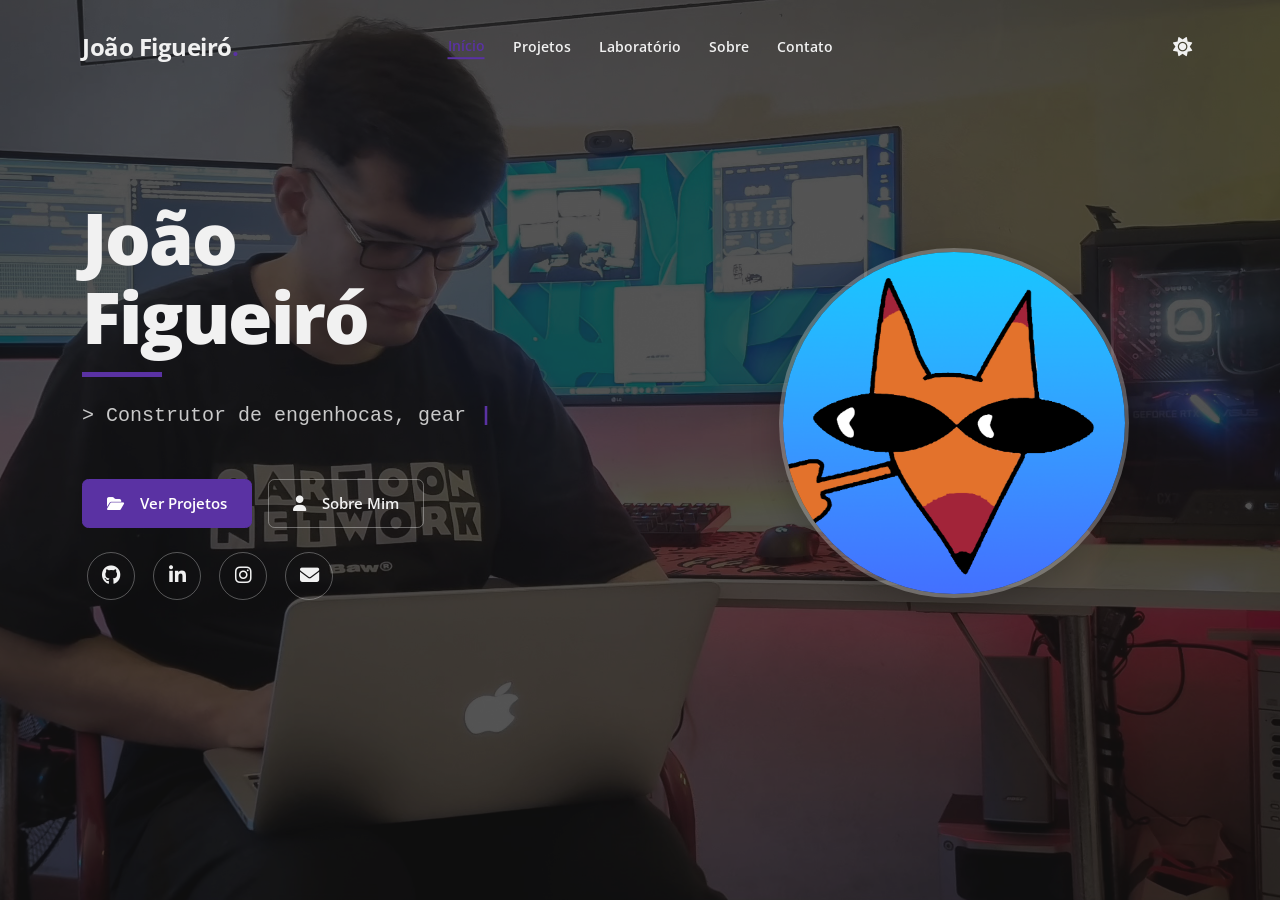
==== commit 5895c34e: "refactor: atualiza index.html e remove imagens hero obsoletas" ====
--- a/html/index.html
+++ b/html/index.html
@@ -201,7 +201,7 @@
                 <div class="title-divider mb-4"></div>
                 
                 <p class="tagline terminal-style fs-5 text-secondary mb-5">
-                    <span id="typewriter" data-text="> Construtor de engenhocas, gearhead e maluco das informática_"></span>
+                    <span id="typewriter" data-text="> Construtor de engenhocas, gearhead e maluco da informática_"></span>
                     <span class="cursor">|</span>
                 </p>
 
@@ -248,9 +248,7 @@
         (function () {
             const photos = [
                 'images/hero-1.jpg',
-                'images/hero-2.jpg',
-                'images/hero-3.jpg',
-                'images/hero-4.jpg'
+                'images/hero-2.jpg'
             ];
             const intervalMs = 5000;
             const container = document.getElementById('photoBackground');
